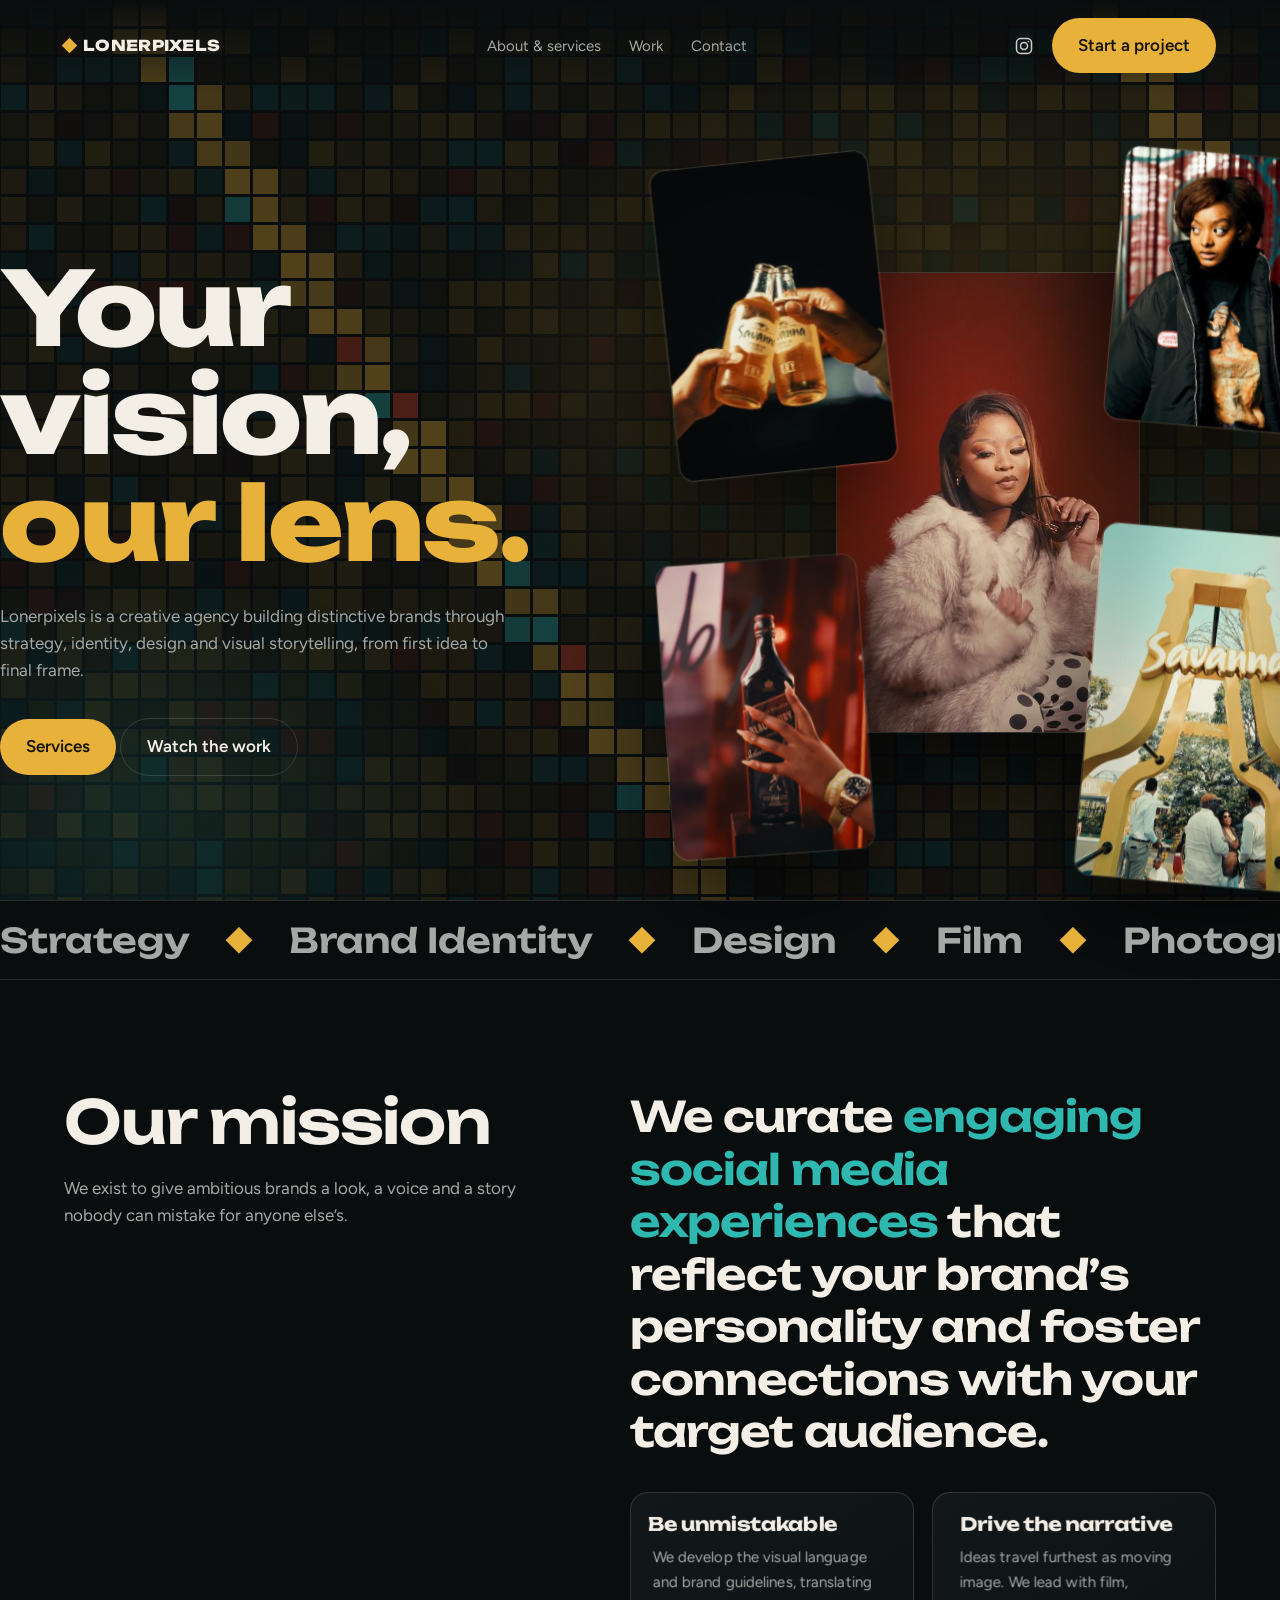
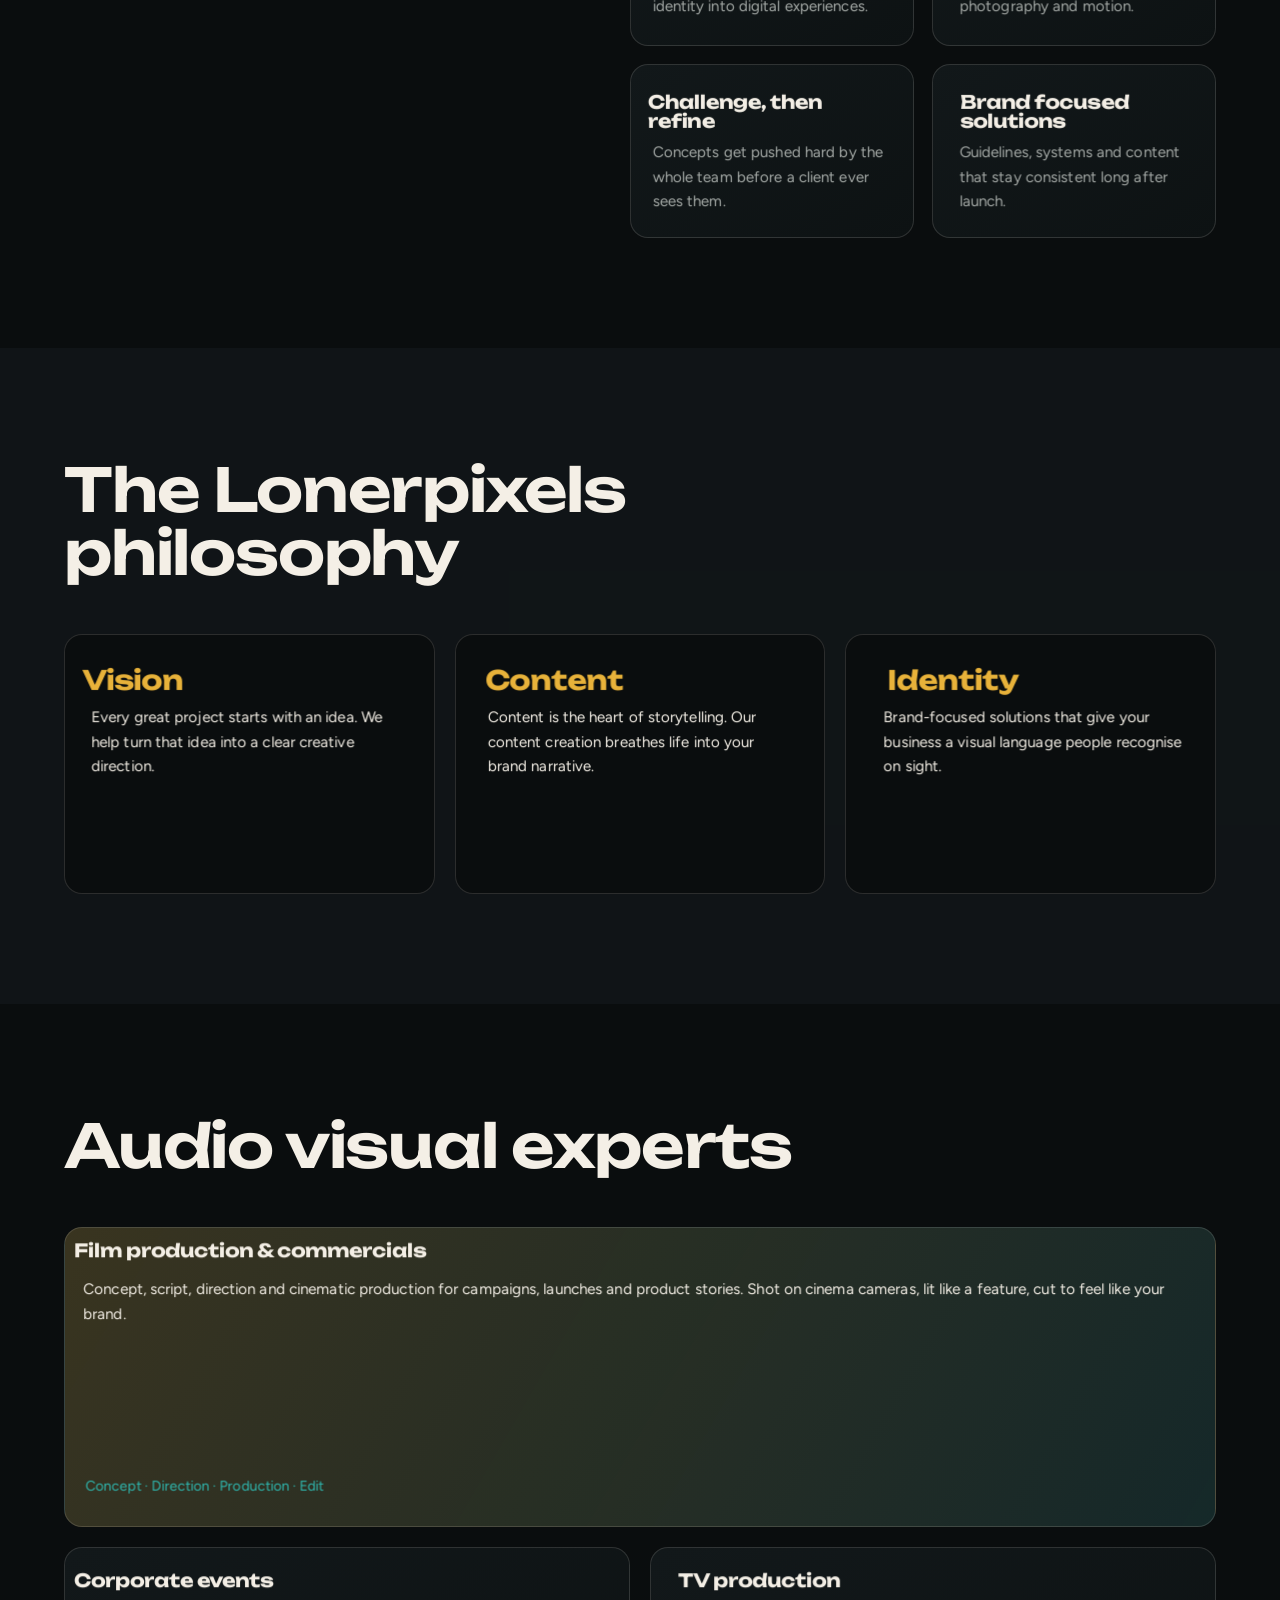
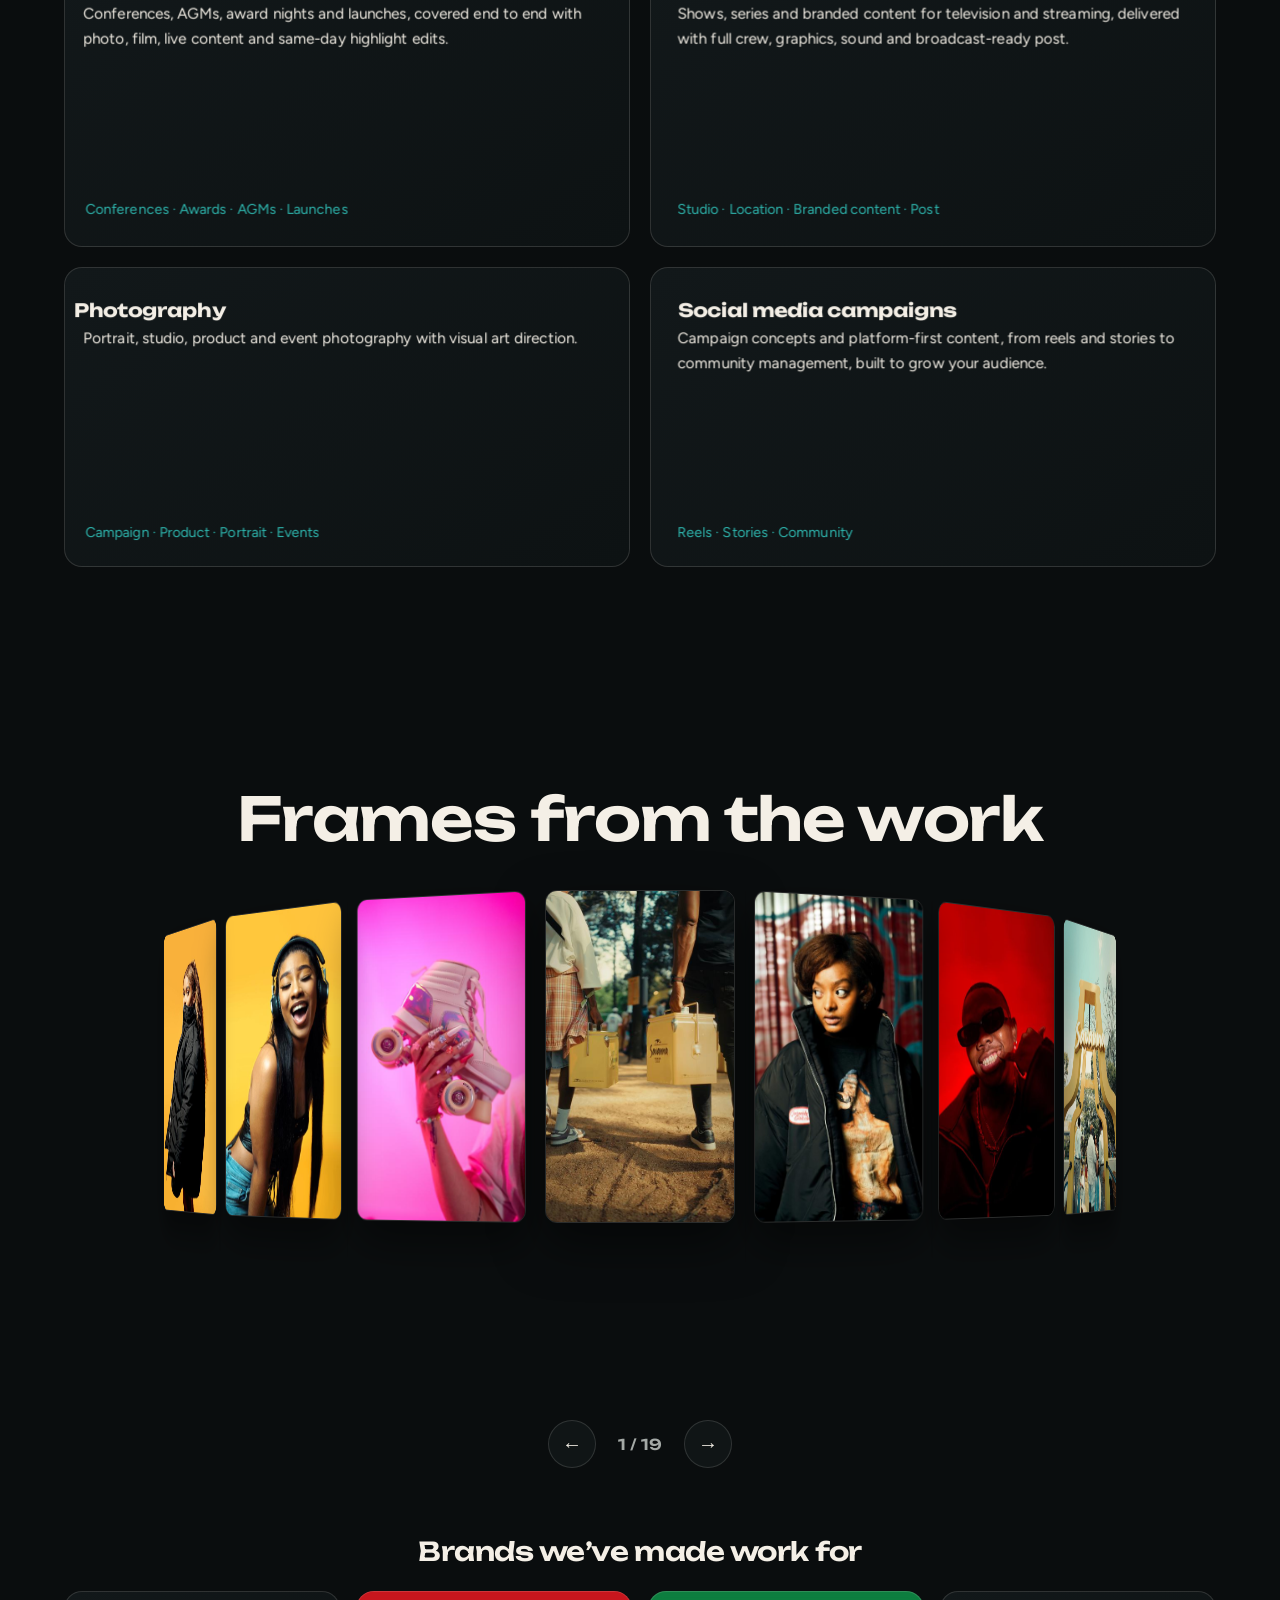
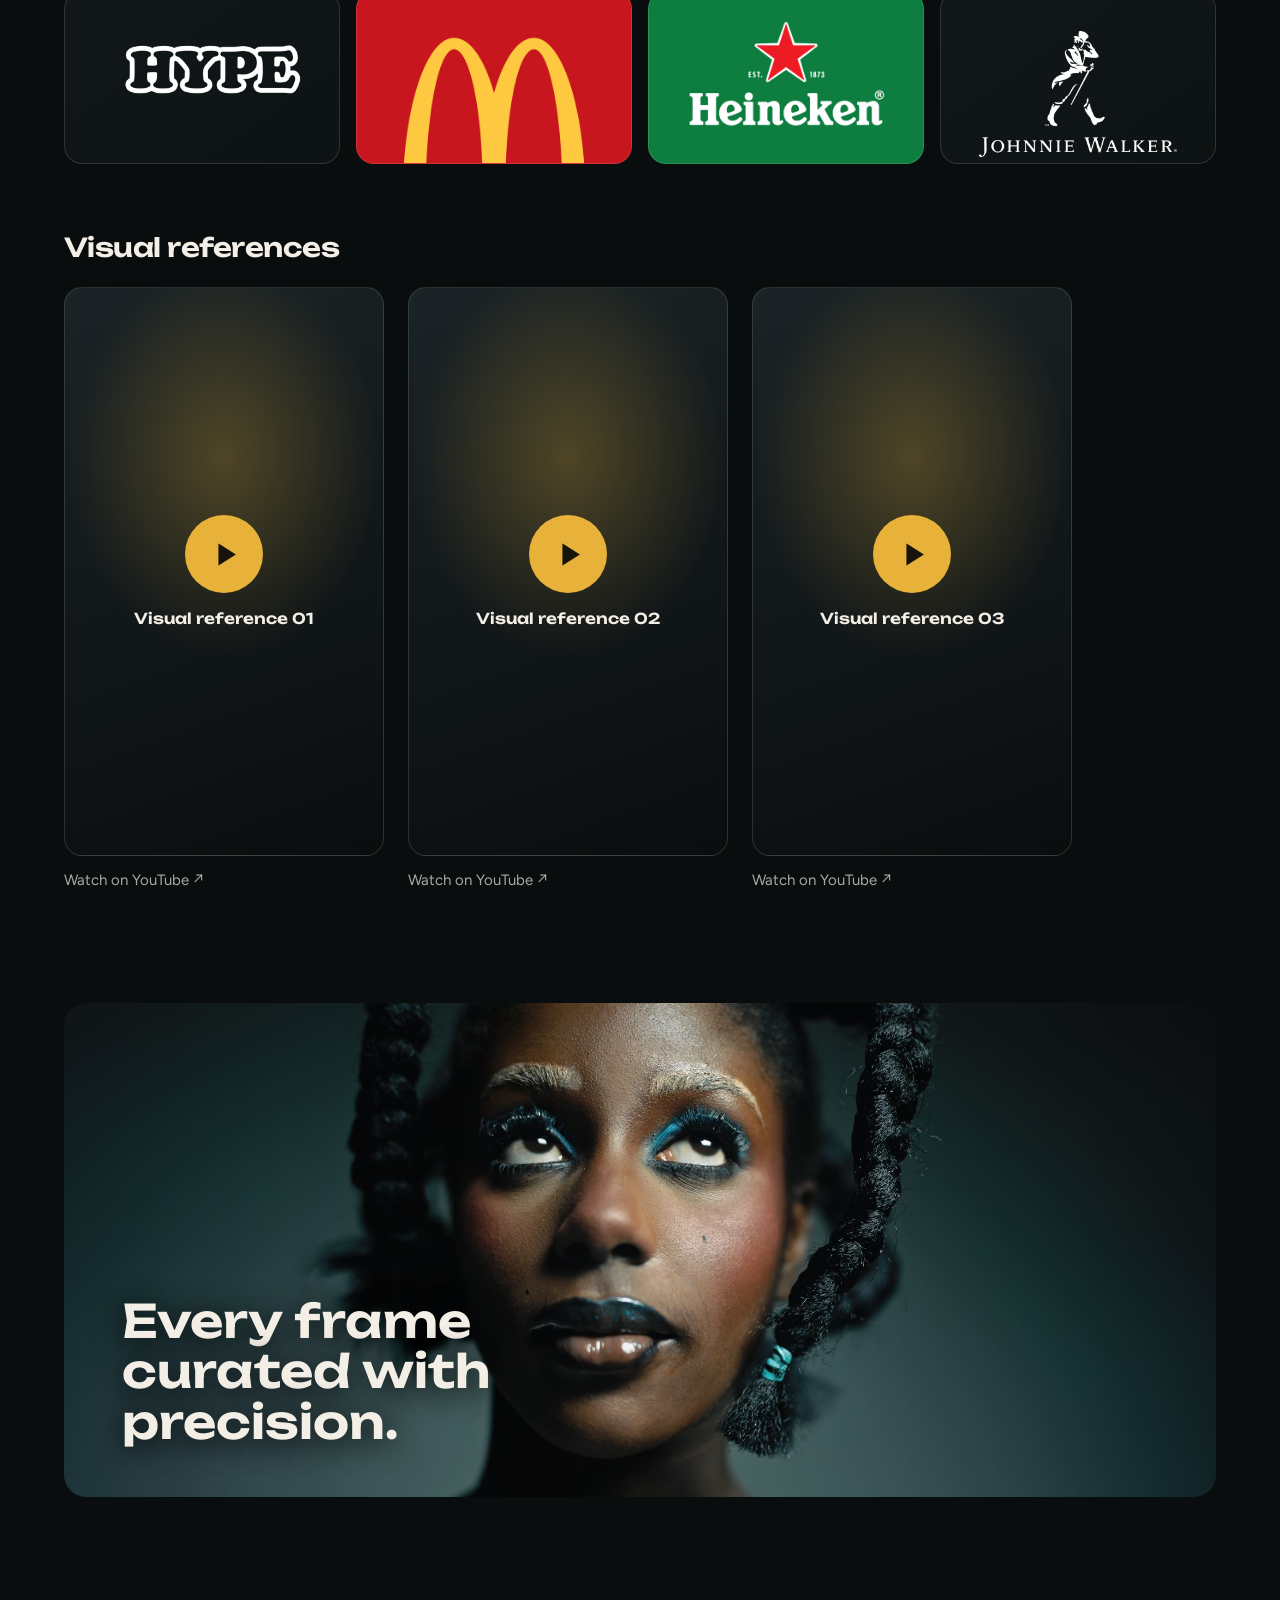
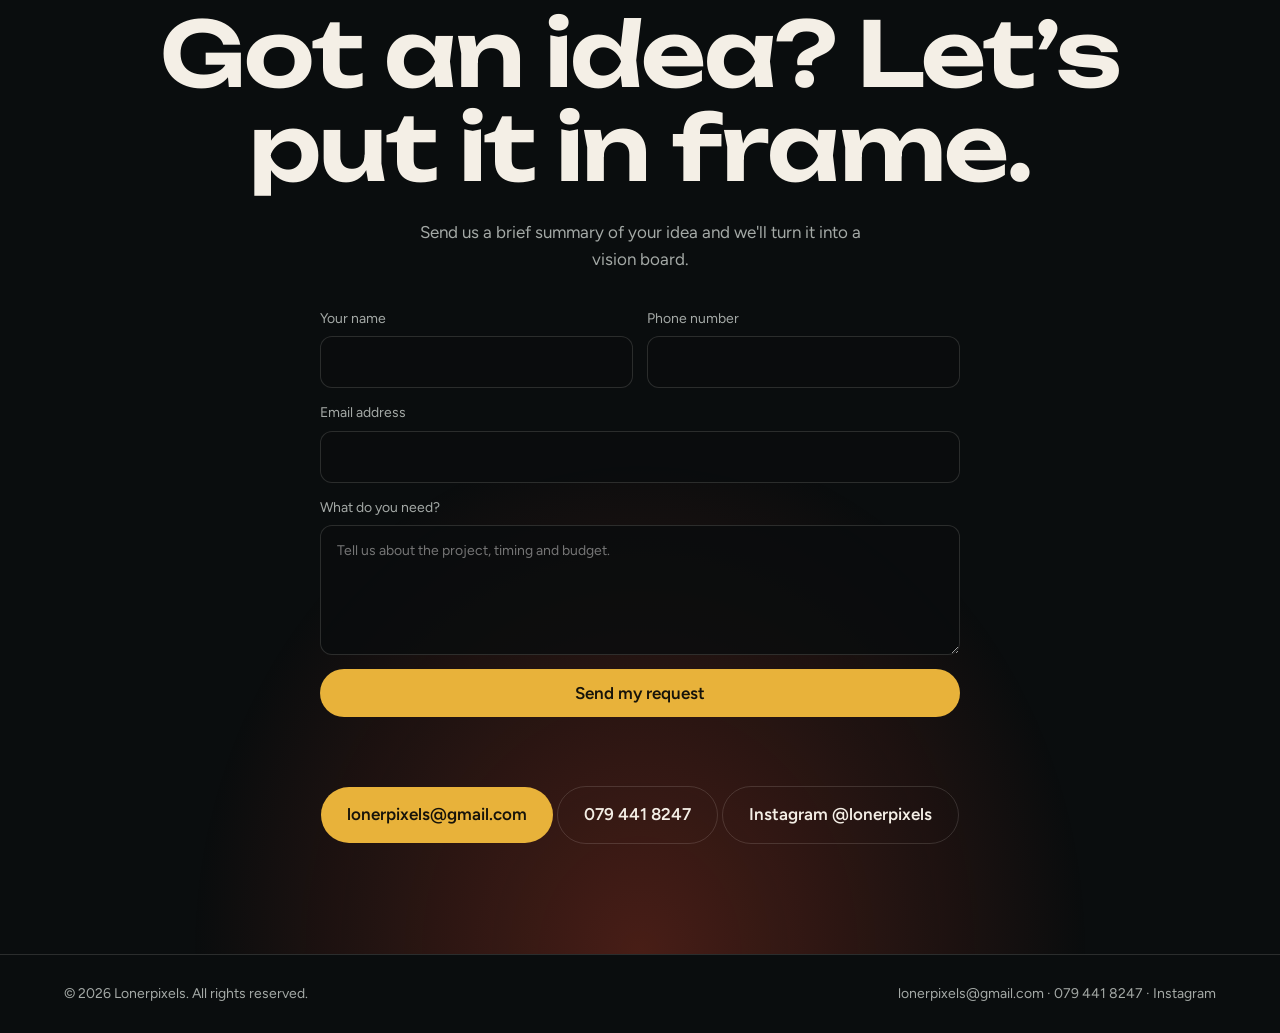
==== index.html @ 8a22e99d "Add files via upload" ====
<!DOCTYPE html>
<html lang="en">
<head>
<meta charset="utf-8">
<meta name="viewport" content="width=device-width, initial-scale=1, viewport-fit=cover">
<meta name="description" content="Lonerpixels is a creative agency building distinctive brands through strategy, identity, design and visual storytelling: film, TV, photography, corporate events and social campaigns.">
<meta name="theme-color" content="#0a0d0e">
<link rel="canonical" href="https://lonerpixels.com/">
<link rel="icon" href="favicon.svg" type="image/svg+xml">
<link rel="apple-touch-icon" href="apple-touch-icon.png">
<meta property="og:type" content="website"><meta property="og:site_name" content="Lonerpixels">
<meta property="og:title" content="Lonerpixels — Your vision, our lens"><meta property="og:description" content="Lonerpixels is a creative agency building distinctive brands through strategy, identity, design and visual storytelling: film, TV, photography, corporate events and social campaigns.">
<meta property="og:url" content="https://lonerpixels.com/"><meta property="og:image" content="https://lonerpixels.com/og-image.jpg">
<meta name="twitter:card" content="summary_large_image">
<script type="application/ld+json">{
 "@context": "https://schema.org",
 "@type": "Organization",
 "name": "Lonerpixels",
 "url": "https://lonerpixels.com/",
 "logo": "https://lonerpixels.com/apple-touch-icon.png",
 "email": "lonerpixels@gmail.com",
 "telephone": "+27794418247",
 "sameAs": [
  "https://www.instagram.com/lonerpixels/"
 ],
 "description": "Lonerpixels is a creative agency building distinctive brands through strategy, identity, design and visual storytelling: film, TV, photography, corporate events and social campaigns."
}</script>
<title>Lonerpixels — Your vision, our lens</title>
<link rel="preconnect" href="https://fonts.googleapis.com">
<link href="https://fonts.googleapis.com/css2?family=Unbounded:wght@400;600;800&family=Figtree:wght@400;500;600&display=swap" rel="stylesheet">
<link rel="stylesheet" href="assets/css/style.css">
<noscript><style>.rv{opacity:1;transform:none}</style></noscript>
</head>
<body>
<a class="skip" href="#about">Skip to content</a>
<canvas id="px" aria-hidden="true"></canvas>
<nav>
 <a class="logo" href="#top"><i></i>LONERPIXELS</a>
 <ul id="menu"><li><a href="#about">About &amp; services</a></li><li><a href="#work">Work</a></li><li><a href="#contact">Contact</a></li></ul>
 <span class="navr"><button class="menu" type="button" aria-label="Menu" aria-expanded="false" aria-controls="menu">☰</button><a class="ig" href="https://www.instagram.com/lonerpixels/" target="_blank" rel="noopener" aria-label="Lonerpixels on Instagram"><svg viewBox="0 0 24 24" width="20" height="20" fill="none" stroke="currentColor" stroke-width="1.8" aria-hidden="true"><rect x="3" y="3" width="18" height="18" rx="5"/><circle cx="12" cy="12" r="4.2"/><circle cx="17.4" cy="6.6" r="1" fill="currentColor" stroke="none"/></svg></a><a class="btn" href="#contact">Start a project</a></span>
</nav>

<header class="hero" id="top">
 <div>
  <h1>Your vision,<span>our lens.</span></h1>
  <p>Lonerpixels is a creative agency building distinctive brands through strategy, identity, design and visual storytelling, from first idea to final frame.</p>
  <a class="btn" href="#services">Services</a> <a class="btn ghost" href="#work">Watch the work</a>
 </div>
 <div class="stage" id="stage">
  <div class="scene" id="scene">
   <div class="pane p1"><img src="assets/img/thumb/fur-coat-red.jpg" width="450" height="800" decoding="async" alt="Woman in a fur coat against a deep red backdrop"></div>
   <div class="pane p2 float"><img src="assets/img/thumb/cheers-bottles.jpg" width="450" height="800" decoding="async" alt="Two bottles clinking in low light"></div>
   <div class="pane p3 float" style="animation-delay:-3s"><img src="assets/img/thumb/festival-arch.jpg" width="450" height="800" decoding="async" alt="Golden festival arch with guests beneath it"></div>
   <div class="pane p4 float" style="animation-delay:-5s"><img src="assets/img/thumb/black-ruby-bottle.jpg" width="450" height="800" decoding="async" alt="Hand resting on a Johnnie Walker Black Ruby bottle in red light"></div>
   <div class="pane p5 float" style="animation-delay:-2s"><img src="assets/img/thumb/puffer-graffiti.jpg" width="533" height="800" decoding="async" alt="Portrait of a woman in a black puffer jacket against a red graffiti wall"></div>
  </div>
 </div>
</header>

<div class="ticker" aria-hidden="true"><div>Strategy <b>◆</b> Brand Identity <b>◆</b> Design <b>◆</b> Film <b>◆</b> Photography <b>◆</b> Social <b>◆</b> Motion Picture <b>◆</b> Strategy <b>◆</b> Brand Identity <b>◆</b> Design <b>◆</b> Film <b>◆</b> Photography <b>◆</b> Social <b>◆</b> Motion Picture <b>◆</b></div></div>

<section class="mission" id="about">
 <div class="rv">
  <h2>Our mission</h2>
  <p style="margin-top:22px">We exist to give ambitious brands a look, a voice and a story nobody can mistake for anyone else’s.</p>
 </div>
 <div class="rv">
  <blockquote>We curate <em>engaging social media experiences</em> that reflect your brand’s personality and foster connections with your target audience.</blockquote>
  <div class="goals">
   <div class="tilt"><h3>Be unmistakable</h3><p>We develop the visual language and brand guidelines, translating identity into digital experiences.</p></div>
   <div class="tilt"><h3>Drive the narrative</h3><p>Ideas travel furthest as moving image. We lead with film, photography and motion.</p></div>
   <div class="tilt"><h3>Challenge, then refine</h3><p>Concepts get pushed hard by the whole team before a client ever sees them.</p></div>
   <div class="tilt"><h3>Brand focused solutions</h3><p>Guidelines, systems and content that stay consistent long after launch.</p></div>
  </div>
 </div>
</section>

<section class="phil" id="philosophy">
 <h2 class="rv">The Lonerpixels philosophy</h2>
 <div class="phil-grid">
  <div class="tilt rv"><h3>Vision</h3><p>Every great project starts with an idea. We help turn that idea into a clear creative direction.</p></div>
  <div class="tilt rv"><h3>Content</h3><p>Content is the heart of storytelling. Our content creation breathes life into your brand narrative.</p></div>
  <div class="tilt rv"><h3>Identity</h3><p>Brand-focused solutions that give your business a visual language people recognise on sight.</p></div>
 </div>
</section>

<section id="services">
 <h2 class="rv">Audio visual experts</h2>
 <div class="svc">
  <div class="tilt wide rv"><h3>Film production &amp; commercials</h3><p>Concept, script, direction and cinematic production for campaigns, launches and product stories. Shot on cinema cameras, lit like a feature, cut to feel like your brand.</p><small>Concept · Direction · Production · Edit</small></div>
  <div class="tilt rv"><h3>Corporate events</h3><p>Conferences, AGMs, award nights and launches, covered end to end with photo, film, live content and same-day highlight edits.</p><small>Conferences · Awards · AGMs · Launches</small></div>
  <div class="tilt rv"><h3>TV production</h3><p>Shows, series and branded content for television and streaming, delivered with full crew, graphics, sound and broadcast-ready post.</p><small>Studio · Location · Branded content · Post</small></div>
  <div class="tilt rv"><h3>Photography</h3><p>Portrait, studio, product and event photography with visual art direction.</p><small>Campaign · Product · Portrait · Events</small></div>
  <div class="tilt rv"><h3>Social media campaigns</h3><p>Campaign concepts and platform-first content, from reels and stories to community management, built to grow your audience.</p><small>Reels · Stories · Community</small></div>
 </div>
</section>

<div class="ringwrap" id="work">
 <h2 class="rv">Frames from the work</h2>
 <div class="ring-stage" id="rstage"><div class="ring" id="ring"></div></div>
 <div class="ringctl"><button id="prev" aria-label="Previous frame">←</button><span id="ct" aria-live="polite"></span><button id="next" aria-label="Next frame">→</button></div>
 <div class="clients"><h3>Brands we’ve made work for</h3>
  <div class="logos">
   <div class="tilt"><img src="assets/img/logos/logo-hype.png" width="640" height="228" loading="lazy" decoding="async" alt="HYPE Sessions logo"></div>
   <div class="tilt fill" style="background:#c7161d"><img src="assets/img/logos/logo-mcdonalds.png" width="640" height="587" loading="lazy" decoding="async" alt="McDonald’s logo"></div>
   <div class="tilt fill" style="background:#0d7e3f"><img src="assets/img/logos/logo-heineken.png" width="640" height="378" loading="lazy" decoding="async" alt="Heineken logo"></div>
   <div class="tilt"><img src="assets/img/logos/logo-johnnie-walker.png" width="640" height="410" loading="lazy" decoding="async" alt="Johnnie Walker logo"></div>
  </div></div>
 <div class="reels"><h3>Visual references</h3><div class="reelgrid"><div class="reelbox"><div class="reel" data-id="_Dw_w_16WLg"><button class="play" aria-label="Play visual reference 1"><span class="ico">▶</span>Visual reference 01</button></div><a href="https://youtube.com/shorts/_Dw_w_16WLg" target="_blank" rel="noopener">Watch on YouTube ↗</a></div><div class="reelbox"><div class="reel" data-id="5C9yqVLjLNE"><button class="play" aria-label="Play visual reference 2"><span class="ico">▶</span>Visual reference 02</button></div><a href="https://youtube.com/shorts/5C9yqVLjLNE" target="_blank" rel="noopener">Watch on YouTube ↗</a></div><div class="reelbox"><div class="reel" data-id="0dauyAsB5tk"><button class="play" aria-label="Play visual reference 3"><span class="ico">▶</span>Visual reference 03</button></div><a href="https://youtube.com/shorts/0dauyAsB5tk" target="_blank" rel="noopener">Watch on YouTube ↗</a></div></div></div>
</div>

<figure class="wideshot rv"><img src="assets/img/full/portrait-teal.jpg" width="2000" height="938" loading="lazy" decoding="async" alt="Cinematic close portrait with teal lighting"><figcaption>Every frame curated with precision.</figcaption></figure>


<section class="cta" id="contact">
 <h2 class="rv">Got an idea? Let’s put it in frame.</h2>
 <p class="rv">Send us a brief summary of your idea and we'll turn it into a vision board.</p>
 <form class="lead rv" id="lead">
  <input class="hp" name="company" tabindex="-1" autocomplete="off" aria-hidden="true">
  <label>Your name<input name="name" required autocomplete="name"></label>
  <label>Phone number<input name="phone" type="tel" required autocomplete="tel"></label>
  <label class="full">Email address<input name="email" type="email" required autocomplete="email"></label>
  <label class="full">What do you need?<textarea name="request" required placeholder="Tell us about the project, timing and budget."></textarea></label>
  <button class="btn full" type="submit">Send my request</button>
  <p id="leadmsg" role="status"></p>
 </form>
 <a class="btn" href="mailto:lonerpixels@gmail.com">lonerpixels@gmail.com</a> <a class="btn ghost" href="tel:+27794418247">079 441 8247</a> <a class="btn ghost" href="https://www.instagram.com/lonerpixels/" target="_blank" rel="noopener">Instagram @lonerpixels</a>
</section>
<footer><span>© 2026 Lonerpixels. All rights reserved.</span><span><a href="mailto:lonerpixels@gmail.com">lonerpixels@gmail.com</a> · <a href="tel:+27794418247">079 441 8247</a> · <a href="https://www.instagram.com/lonerpixels/" target="_blank" rel="noopener">Instagram</a></span></footer>

<div class="lb" id="lb" hidden role="dialog" aria-modal="true" aria-label="Enlarged frame"><button class="lbx" aria-label="Close">✕</button><button class="lbp" aria-label="Previous">←</button><img id="lbi" alt="Enlarged project frame" src="[data-uri]"><button class="lbn" aria-label="Next">→</button></div>
<script src="assets/js/main.js" defer></script>
</body>
</html>
---- assets/css/style.css ----
:root{--bg:#0a0d0e;--bg2:#12181a;--ink:#f4efe6;--mute:#a4a9a6;--gold:#e8b23a;--teal:#2fb8b0;--ember:#d8452b;--line:rgba(244,239,230,.14);
--d:'Unbounded','Arial Black',sans-serif;--b:'Figtree','Helvetica Neue',Arial,sans-serif;color-scheme:dark;
box-sizing:border-box;padding-top:env(safe-area-inset-top,0px);padding-bottom:env(safe-area-inset-bottom,0px)}
@media (prefers-color-scheme:dark){:root:not([data-theme="light"]){--bg:#0a0d0e;--ink:#f4efe6}}
:root[data-theme="dark"]{--bg:#0a0d0e;--ink:#f4efe6}
html{scroll-behavior:smooth;scroll-padding-top:env(safe-area-inset-top,0px)}
*{box-sizing:border-box}
body{margin:0;background:var(--bg);color:var(--ink);font:400 17px/1.6 var(--b);overflow-x:hidden}
img{max-width:100%;display:block}
#px{position:fixed;inset:0;width:100%;height:100%;z-index:0;pointer-events:none}
nav,header,section,.ticker,.ringwrap,.wideshot,footer{position:relative;z-index:1}
nav{position:fixed}
a{color:inherit;text-decoration:none}
:focus-visible{outline:2px solid var(--gold);outline-offset:3px}
nav{position:fixed;top:0;left:0;right:0;z-index:20;display:flex;justify-content:space-between;align-items:center;padding:calc(18px + env(safe-area-inset-top,0px)) 5vw 18px;background:linear-gradient(var(--bg),transparent)}
.logo{font:800 15px var(--d);letter-spacing:.02em}.logo i{display:inline-block;width:11px;height:11px;background:var(--gold);margin-right:8px;transform:rotate(45deg)}
nav ul{display:flex;gap:28px;list-style:none;margin:0;padding:0;font-size:15px;color:var(--mute)}
nav ul a:hover{color:var(--ink)}
.btn{display:inline-block;padding:14px 26px;border-radius:40px;background:var(--gold);color:#16130a;font-weight:600;transition:transform .2s}
.btn:hover{transform:translateY(-3px) rotateX(12deg)}
.btn.ghost{background:none;color:var(--ink);border:1px solid var(--line)}
section{padding:110px 5vw;position:relative}
h1,h2,h3{font-family:var(--d);margin:0;line-height:1.05;letter-spacing:-.02em}
h2{font-size:clamp(30px,5vw,60px);font-weight:600;max-width:16ch}
.navr{display:flex;align-items:center;gap:18px}.ig{display:inline-flex;color:var(--ink);opacity:.85}.ig:hover{color:var(--gold);opacity:1}
/* hero */
.hero{min-height:100vh;display:grid;grid-template-columns:1.05fr .95fr;gap:4vw;align-items:center;padding-top:130px;background:radial-gradient(60% 50% at 75% 40%,rgba(232,178,58,.16),transparent 70%),radial-gradient(40% 40% at 10% 90%,rgba(47,184,176,.12),transparent 70%)}
.hero h1{font-size:clamp(44px,8vw,112px);font-weight:800}
.hero h1 span{display:block;color:var(--gold)}
.hero p{max-width:46ch;color:var(--mute);margin:26px 0 34px}
.stage{perspective:1100px;height:min(78vh,640px);position:relative}
.scene{position:absolute;inset:0;transform-style:preserve-3d;transition:transform .15s ease-out}
.pane{position:absolute;border-radius:14px;overflow:hidden;box-shadow:0 40px 80px rgba(0,0,0,.6);border:1px solid var(--line)}
.pane img{width:100%;height:100%;object-fit:cover}
.p1{width:52%;height:72%;left:24%;top:12%;transform:translateZ(0)}
.p2{width:34%;height:44%;left:0;top:0;transform:translateZ(110px) rotate(-6deg)}
.p3{width:36%;height:46%;right:0;bottom:2%;transform:translateZ(190px) rotate(5deg)}
.p4{width:30%;height:40%;left:2%;bottom:4%;transform:translateZ(150px) rotate(-4deg)}
.p5{width:30%;height:38%;right:1%;top:0;transform:translateZ(130px) rotate(5deg)}
.pane.float{animation:bob 7s ease-in-out infinite}
@keyframes bob{50%{translate:0 -14px}}
.ticker{overflow:hidden;border-block:1px solid var(--line);padding:18px 0;white-space:nowrap;font:600 clamp(20px,3vw,34px) var(--d);color:var(--mute)}
.ticker div{display:inline-block;animation:slide 30s linear infinite}
.ticker b{color:var(--gold);margin:0 26px;font-weight:400}
@keyframes slide{to{transform:translateX(-50%)}}
/* mission */
.mission{display:grid;grid-template-columns:1fr 1.2fr;gap:6vw;align-items:start}
.mission blockquote{margin:0;font:600 clamp(24px,3.3vw,42px)/1.25 var(--d);letter-spacing:-.02em}
.mission blockquote em{font-style:normal;color:var(--teal)}
.mission p{color:var(--mute);max-width:52ch}
.goals{display:grid;grid-template-columns:repeat(2,1fr);gap:18px;margin-top:34px;perspective:900px}
.tilt{background:linear-gradient(145deg,var(--bg2),#0d1213);border:1px solid var(--line);border-radius:18px;padding:26px;transform-style:preserve-3d;transition:transform .15s ease-out,border-color .2s}
.tilt:hover{border-color:var(--gold)}
.tilt h3{font-size:18px;margin-bottom:10px;transform:translateZ(30px)}
.tilt p{margin:0;font-size:15px;transform:translateZ(14px)}
/* philosophy */
.phil{background:rgba(18,24,26,.78)}
.phil-grid{display:grid;grid-template-columns:repeat(3,1fr);gap:20px;margin-top:50px;perspective:1000px}
.phil-grid .tilt{padding:34px;min-height:260px;background:var(--bg)}
.phil-grid h3{font-size:26px;color:var(--gold)}
/* services */
.svc{display:grid;grid-template-columns:repeat(2,1fr);gap:20px;margin-top:50px;perspective:1000px}
.svc .tilt{display:flex;flex-direction:column;min-height:300px}
.svc .tilt small{margin-top:auto;padding-top:20px;color:var(--teal);font-size:14px;transform:translateZ(10px)}
.svc .wide{grid-column:span 2;background:linear-gradient(120deg,rgba(232,178,58,.18),rgba(47,184,176,.1)),var(--bg2)}
/* ring */
.ringwrap{padding:110px 0;overflow:hidden;text-align:center}
.ringwrap h2{margin:0 auto 20px;max-width:20ch}
.ring-stage{perspective:1700px;height:520px;margin-top:20px}
.ring{position:relative;margin:40px auto 0;transform-style:preserve-3d;transform:translateZ(calc(var(--R,600px)*-1));transition:transform 1s cubic-bezier(.65,0,.25,1)}
.ringctl{display:flex;justify-content:center;align-items:center;gap:22px;margin-top:10px;font:600 15px var(--d);color:var(--mute)}.ringctl button{width:48px;height:48px;border-radius:50%;border:1px solid var(--line);background:rgba(18,24,26,.8);color:var(--ink);font-size:20px;cursor:pointer;transition:border-color .2s,transform .2s}.ringctl button:hover{border-color:var(--gold);transform:scale(1.08)}
.ring figure{cursor:pointer;position:absolute;inset:0;margin:0;border-radius:12px;overflow:hidden;border:1px solid var(--line);backface-visibility:hidden;box-shadow:0 20px 50px rgba(0,0,0,.5)}
.ring figure img{width:100%;height:100%;object-fit:cover}
.wideshot{margin:0 5vw;border-radius:22px;overflow:hidden;position:relative;aspect-ratio:21/9}
.wideshot img{width:100%;height:100%;object-fit:cover}
.wideshot figcaption{position:absolute;left:5%;bottom:10%;font:600 clamp(20px,3.6vw,46px)/1.1 var(--d);max-width:14ch;text-shadow:0 4px 30px #000}
.clients{margin:70px 5vw 0}
.clients h3{font-size:clamp(18px,2.4vw,26px);font-weight:600;margin-bottom:26px}
.logos{display:grid;grid-template-columns:repeat(4,1fr);gap:16px;perspective:900px}
.logos .tilt{display:grid;place-items:center;aspect-ratio:16/10;padding:0;overflow:hidden;min-width:0}
.logos img{display:block;width:100%;height:100%;box-sizing:border-box;padding:14%;object-fit:contain}
.logos .tilt.fill img{padding:0}
@media (max-width:900px){.logos{grid-template-columns:1fr 1fr}}
.reels{margin:70px 5vw 0;text-align:left}
.reels h3{font-size:clamp(18px,2.4vw,26px);font-weight:600;margin-bottom:26px}
.reelgrid{display:flex;flex-wrap:wrap;gap:24px}
.reelbox{width:min(320px,100%)}
.reel{position:relative;aspect-ratio:9/16;border-radius:18px;overflow:hidden;border:1px solid var(--line);background:radial-gradient(70% 50% at 50% 30%,rgba(232,178,58,.28),transparent 70%),linear-gradient(160deg,#1a2326,#0a0d0e)}
.reel button.play{position:absolute;inset:0;width:100%;border:0;background:none;color:var(--ink);cursor:pointer;display:flex;flex-direction:column;align-items:center;justify-content:center;gap:16px;font:600 15px var(--d)}
.reel .ico{width:78px;height:78px;border-radius:50%;background:var(--gold);color:#16130a;display:grid;place-items:center;font-size:28px;padding-left:5px;transition:transform .2s}
.reel button.play:hover .ico{transform:scale(1.12)}
.reel iframe{position:absolute;inset:0;width:100%;height:100%;border:0}
.reelbox a{display:inline-block;margin-top:12px;color:var(--mute);font-size:15px}.reelbox a:hover{color:var(--gold)}
.lb{position:fixed;inset:0;z-index:60;background:rgba(5,7,8,.94);display:flex;align-items:center;justify-content:center;padding:calc(20px + env(safe-area-inset-top,0px)) 20px calc(20px + env(safe-area-inset-bottom,0px))}
.lb[hidden]{display:none}
.lb img{max-width:min(92vw,1400px);max-height:84vh;width:auto;height:auto;object-fit:contain;border-radius:12px;box-shadow:0 30px 90px rgba(0,0,0,.7)}
.lb button{position:absolute;width:48px;height:48px;border-radius:50%;border:1px solid var(--line);background:rgba(18,24,26,.9);color:var(--ink);font-size:22px;cursor:pointer}
.lb button:hover{border-color:var(--gold)}
.lb .lbx{top:calc(16px + env(safe-area-inset-top,0px));right:16px}.lb .lbp{left:16px;top:50%}.lb .lbn{right:16px;top:50%}
/* contact */
.cta{text-align:center;background:radial-gradient(50% 70% at 50% 100%,rgba(216,69,43,.3),transparent 70%)}
.cta h2{margin:0 auto 24px;max-width:14ch;font-size:clamp(36px,7vw,90px)}
.lead{max-width:640px;margin:0 auto 34px;text-align:left;display:grid;gap:14px;grid-template-columns:1fr 1fr}
.lead label{display:grid;gap:6px;font-size:14px;color:var(--mute)}
.lead .full{grid-column:1/-1}
.lead input,.lead textarea{font:inherit;color:var(--ink);background:rgba(10,13,14,.8);border:1px solid var(--line);border-radius:12px;padding:14px 16px;width:100%}
.lead input:focus,.lead textarea:focus{outline:2px solid var(--gold);border-color:var(--gold)}
.lead textarea{min-height:130px;resize:vertical}
.lead button{border:0;cursor:pointer;font:600 17px var(--b)}
#leadmsg{grid-column:1/-1;margin:0;font-size:15px;color:var(--teal);min-height:1.4em}
@media (max-width:600px){.lead{grid-template-columns:1fr}}
.cta p{color:var(--mute);margin:0 auto 34px;max-width:44ch}
footer{display:flex;justify-content:space-between;flex-wrap:wrap;gap:12px;padding:28px 5vw;border-top:1px solid var(--line);color:var(--mute);font-size:14px}
.rv{opacity:0;transform:translateY(26px);transition:opacity .8s,transform .8s}.rv.on{opacity:1;transform:none}
@media (max-width:900px){
 nav ul{display:none}
 .hero,.mission{grid-template-columns:1fr}
 .stage{height:460px}
 .phil-grid,.svc{grid-template-columns:1fr}.svc .wide{grid-column:auto}
 .goals{grid-template-columns:1fr}
 .ring-stage{height:400px}
}
@media (prefers-reduced-motion:reduce){*{animation:none!important;transition:none!important}.rv{opacity:1;transform:none}}

.skip{position:absolute;left:-9999px;top:0;z-index:100;background:var(--gold);color:#16130a;padding:10px 16px;border-radius:0 0 10px 0;font-weight:600}.skip:focus{left:0}
.hp{position:absolute;left:-9999px;width:1px;height:1px;opacity:0}
.menu{display:none;width:44px;height:44px;border-radius:50%;border:1px solid var(--line);background:rgba(18,24,26,.8);color:var(--ink);font-size:20px;cursor:pointer}
@media (max-width:900px){.menu{display:inline-flex;align-items:center;justify-content:center}
 nav ul.open{display:flex;position:absolute;top:100%;left:0;right:0;flex-direction:column;gap:0;background:rgba(10,13,14,.97);padding:6px 5vw 16px;border-bottom:1px solid var(--line)}
 nav ul.open a{display:block;padding:14px 0;font-size:17px;color:var(--ink)}}
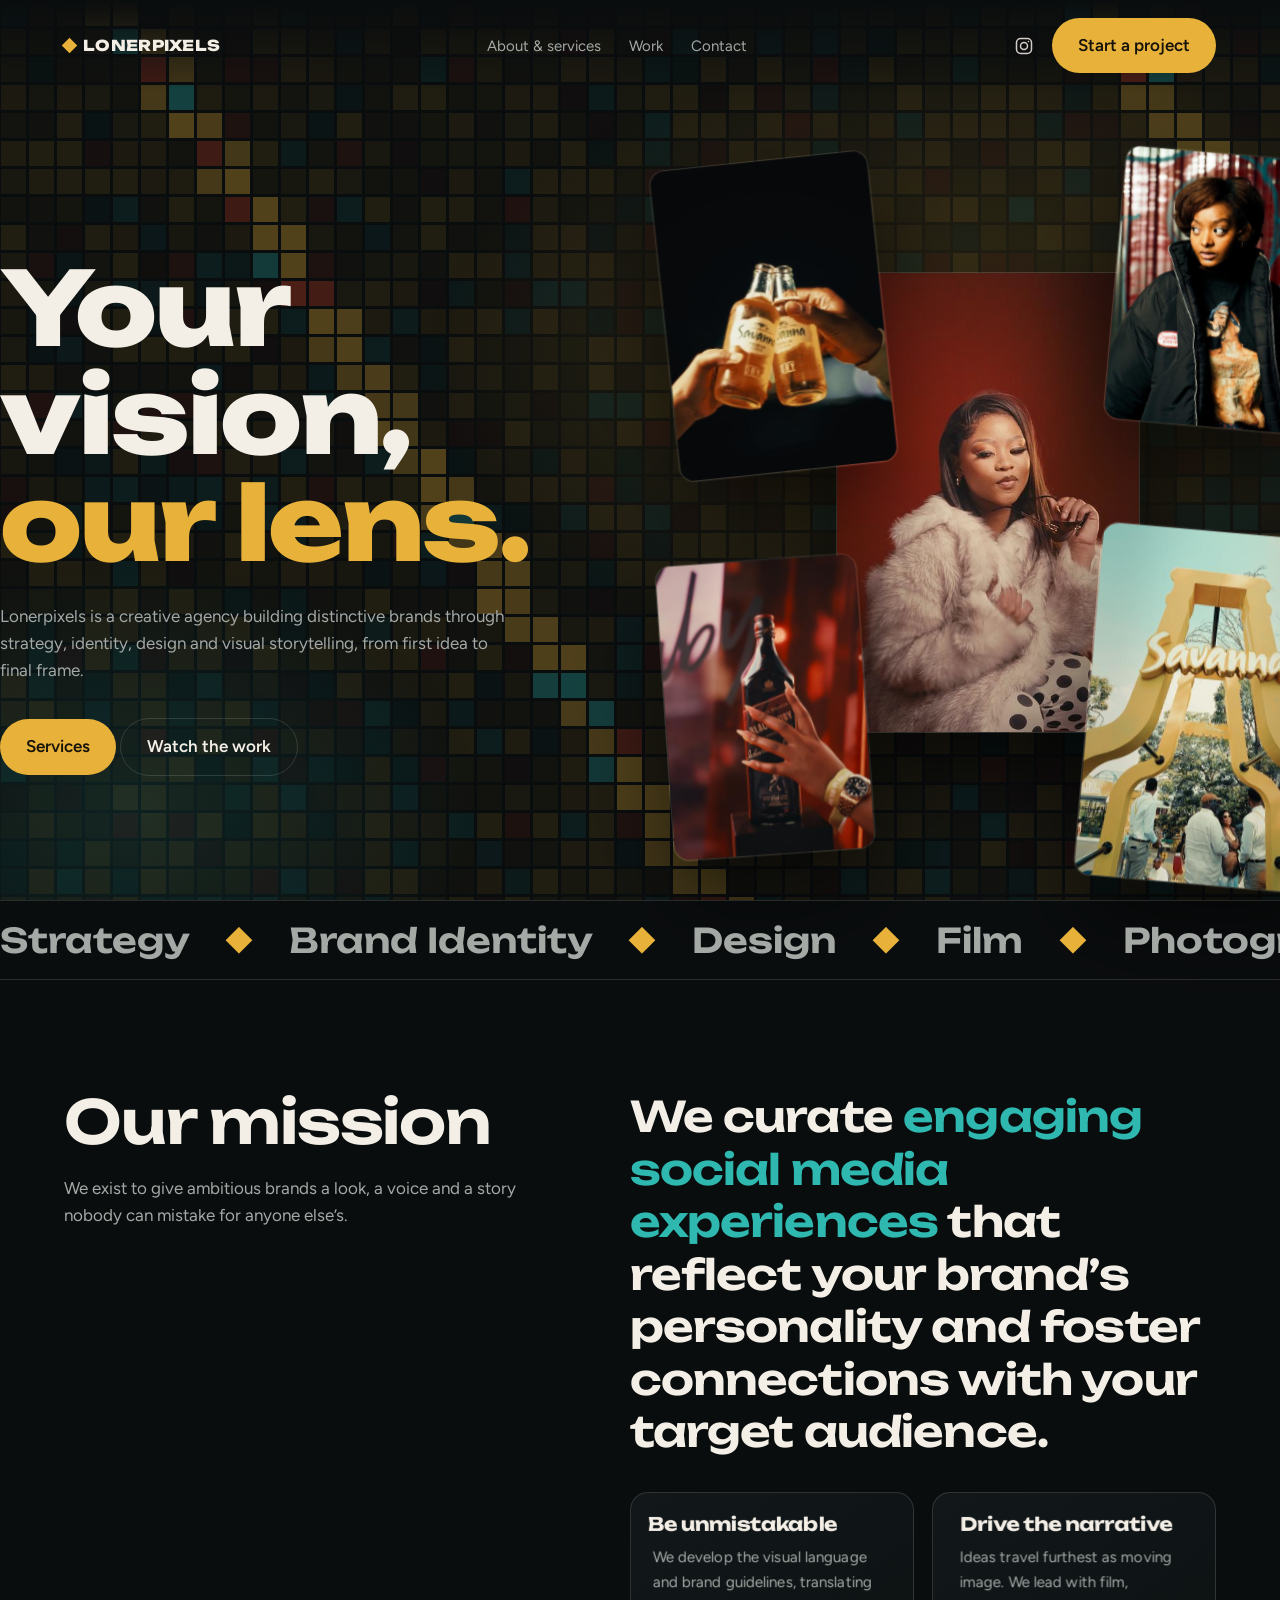
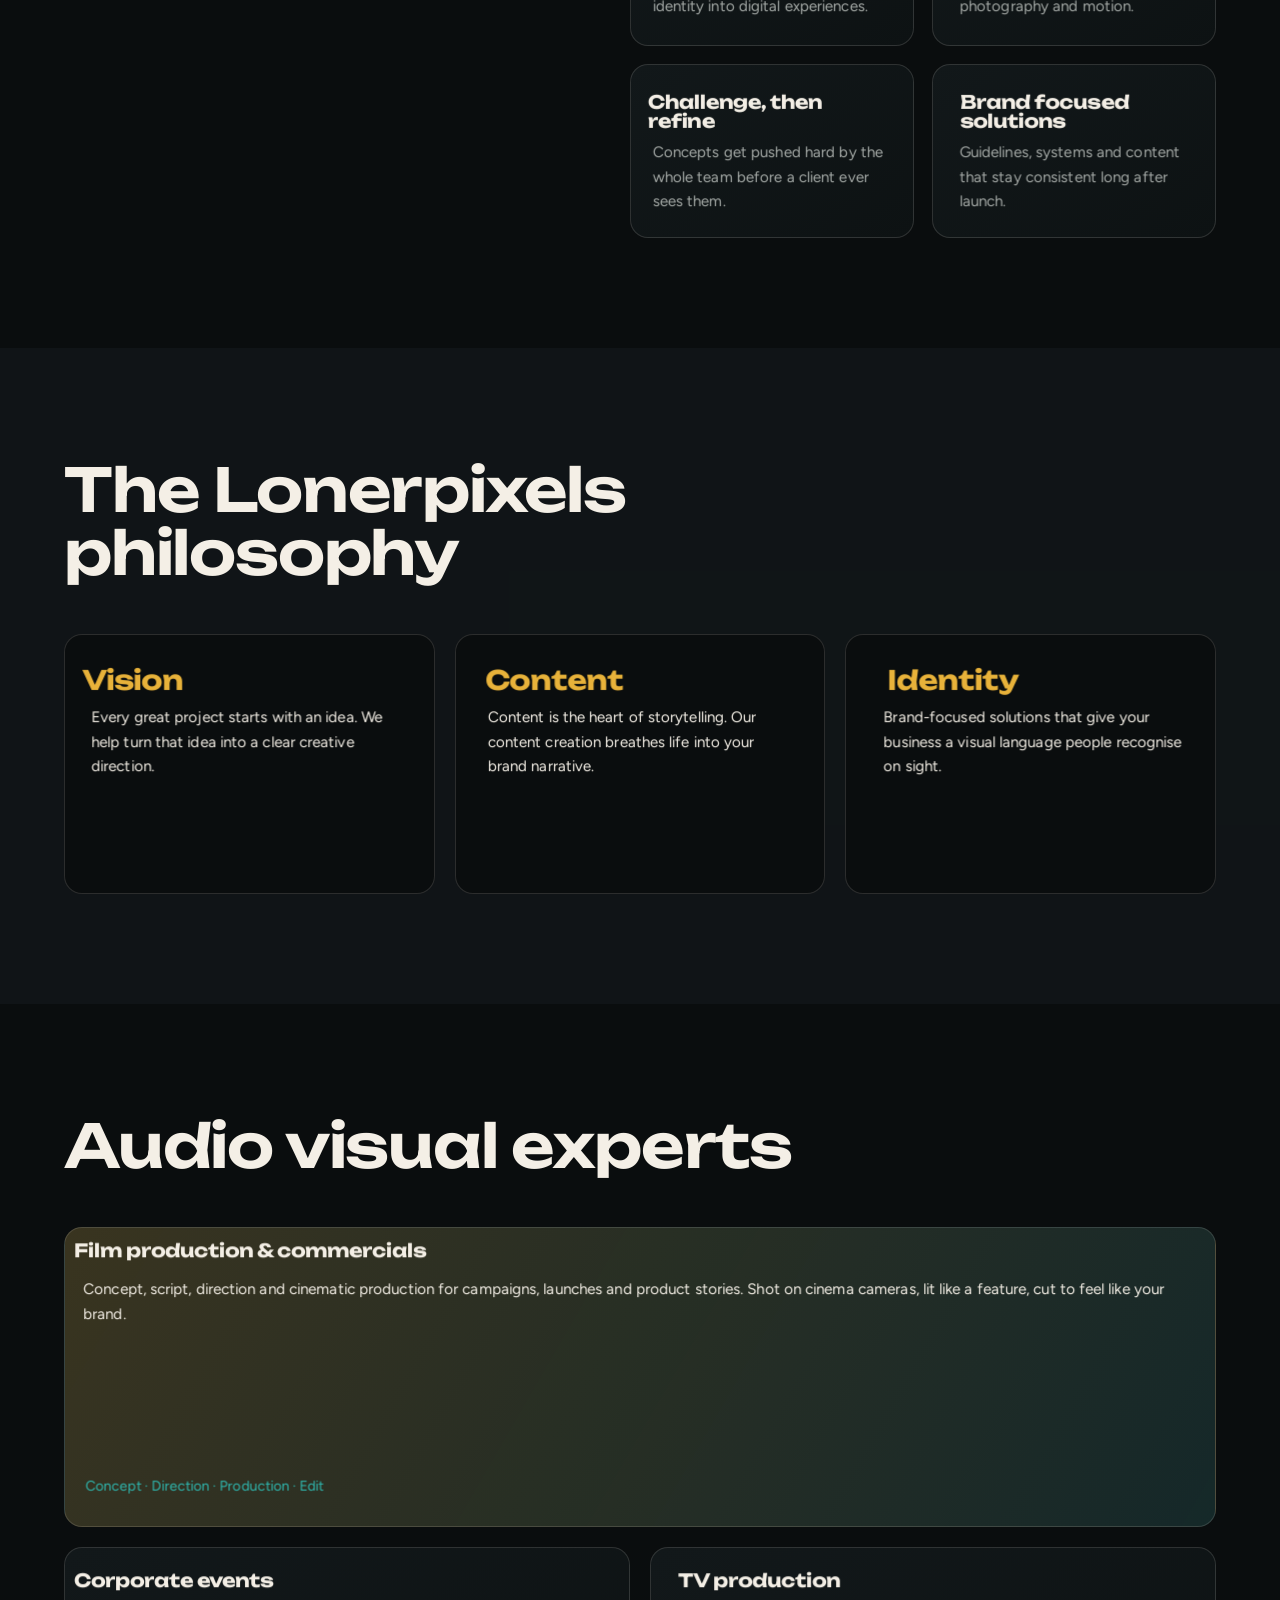
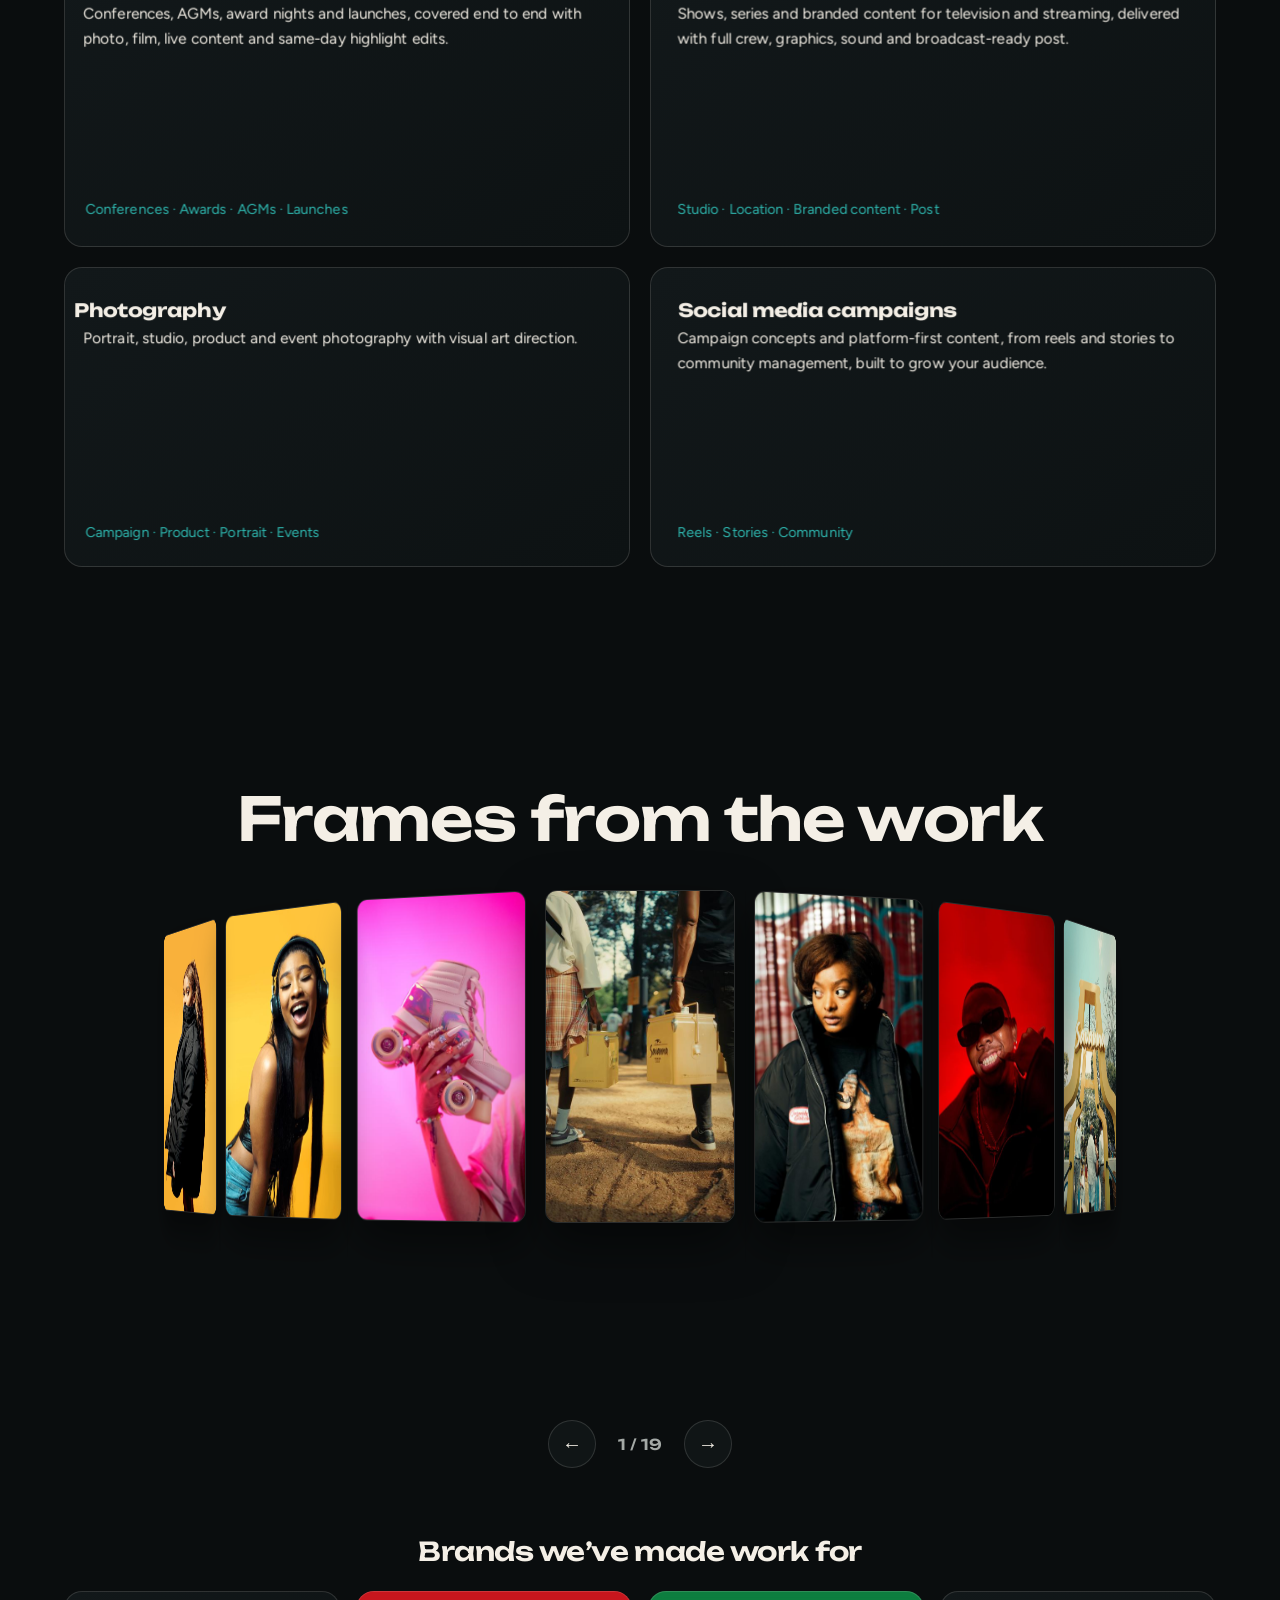
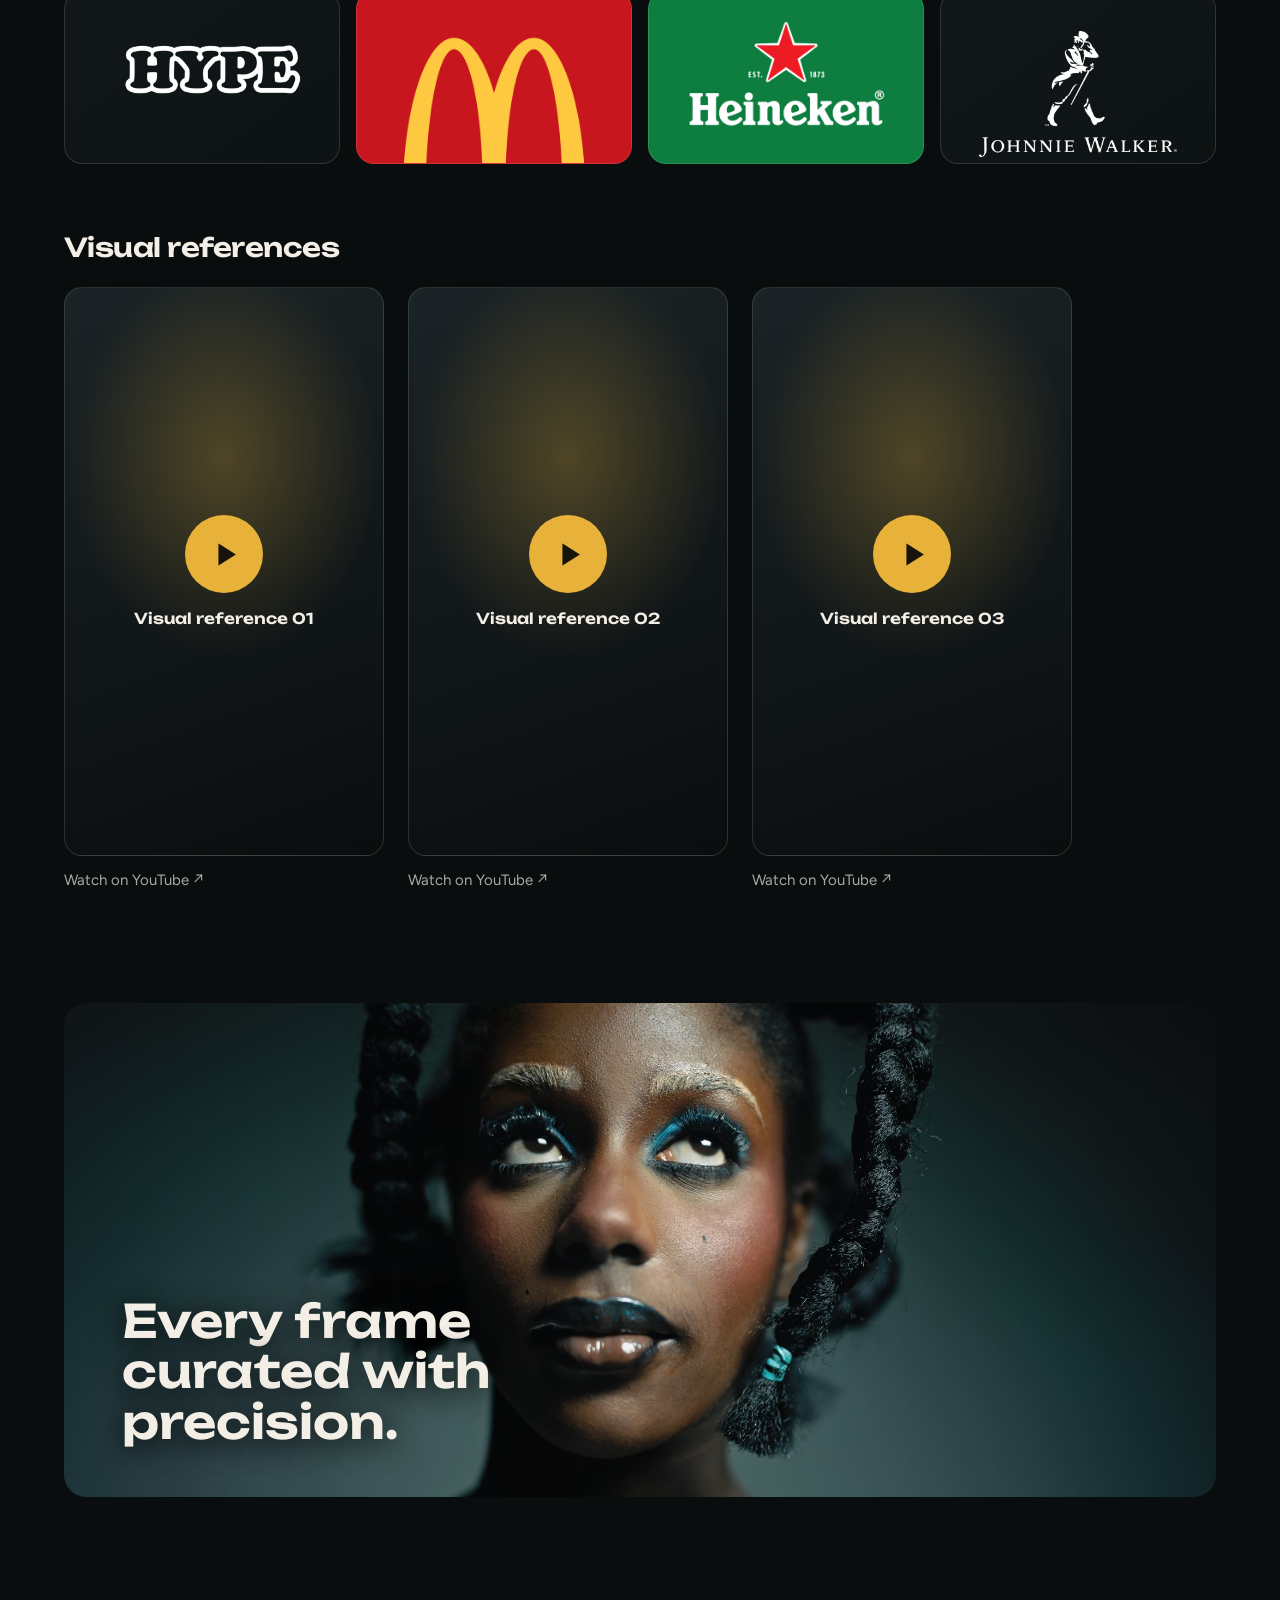
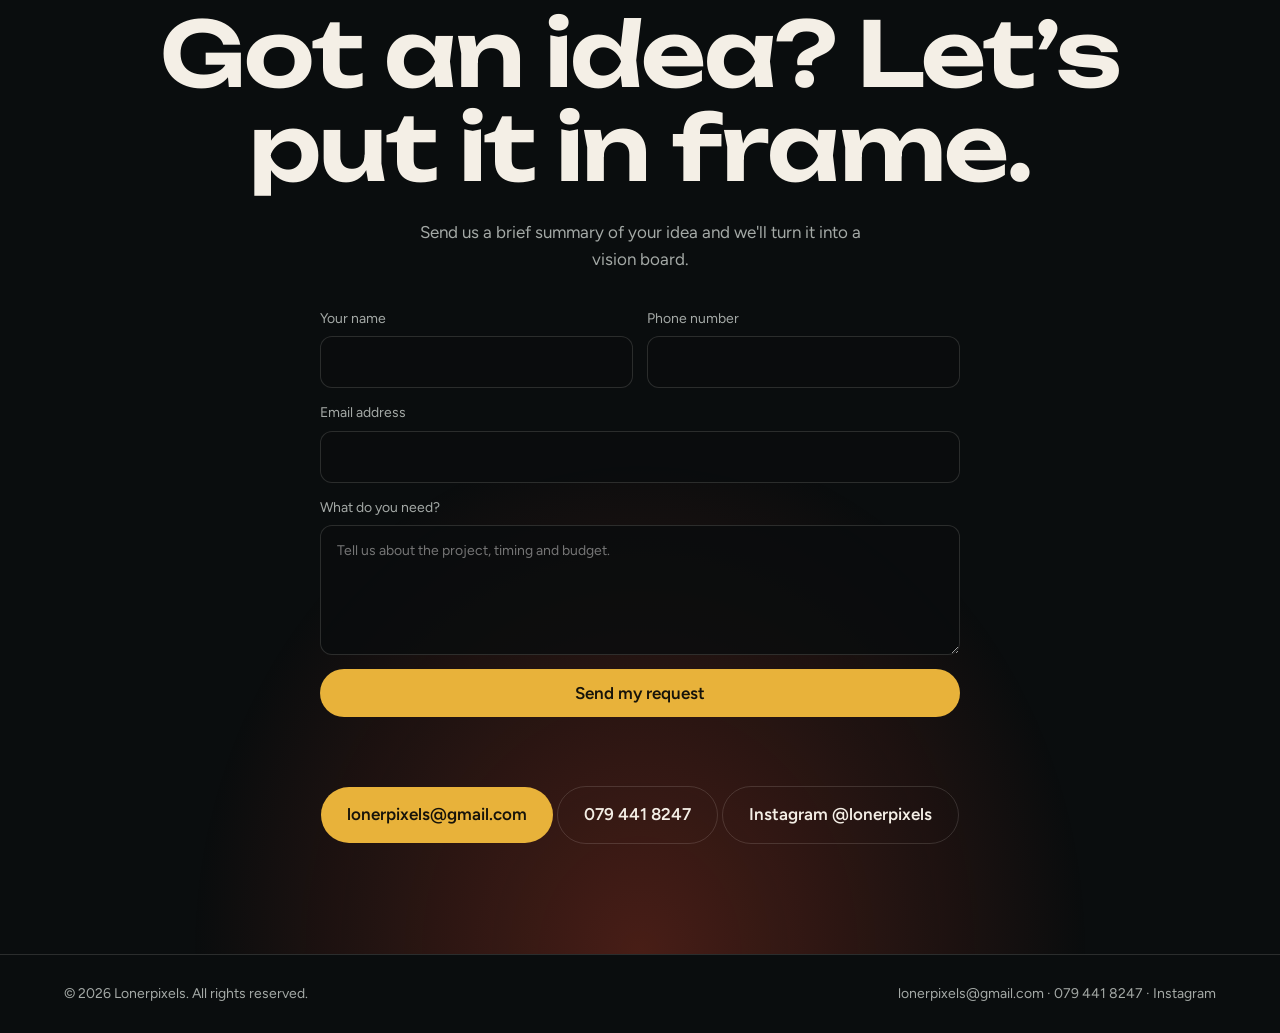
==== commit 63133df9: "Update index.html" ====
--- a/index.html
+++ b/index.html
@@ -1,6 +1,7 @@
 <!DOCTYPE html>
 <html lang="en">
 <head>
+ <meta name="google-site-verification" content="jb2gIapBLFSwO-1Y1knAEtdIr6gKD1rfV1Vct3KLgb8" />
 <meta charset="utf-8">
 <meta name="viewport" content="width=device-width, initial-scale=1, viewport-fit=cover">
 <meta name="description" content="Lonerpixels is a creative agency building distinctive brands through strategy, identity, design and visual storytelling: film, TV, photography, corporate events and social campaigns.">
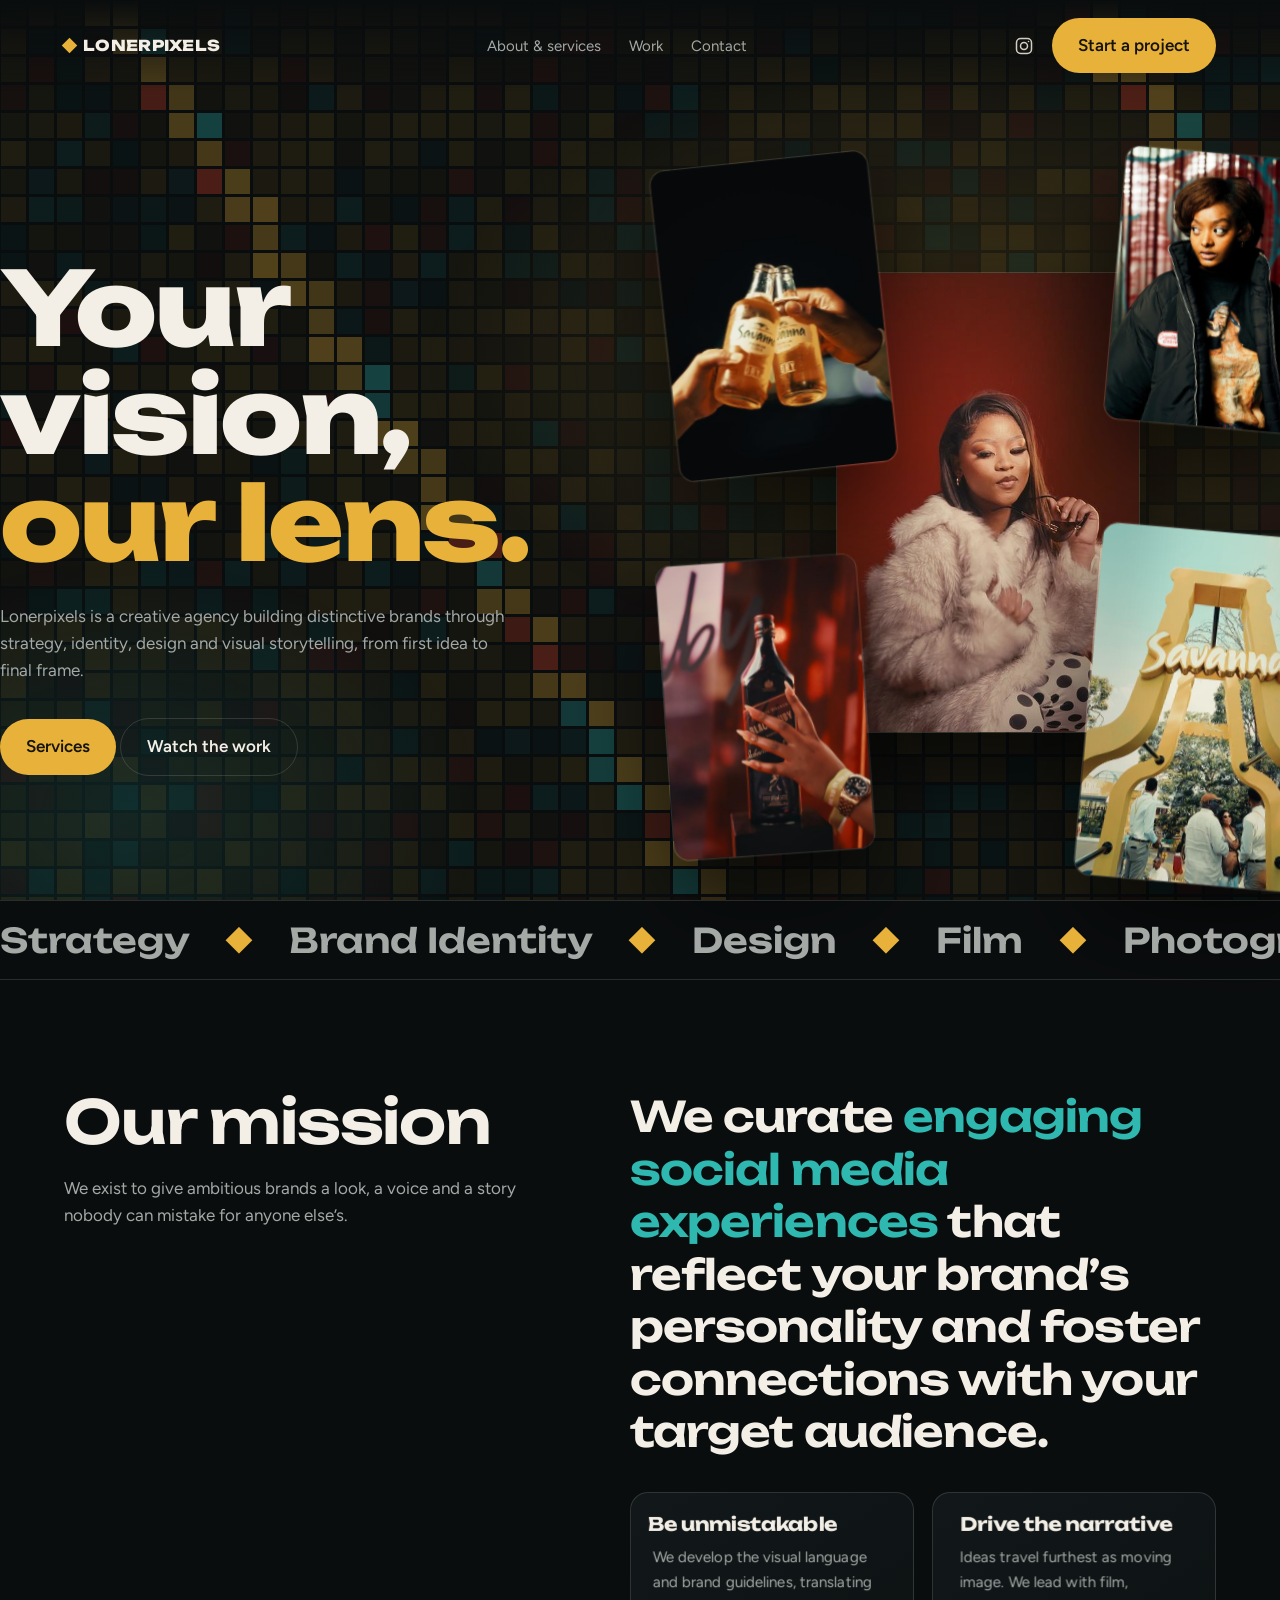
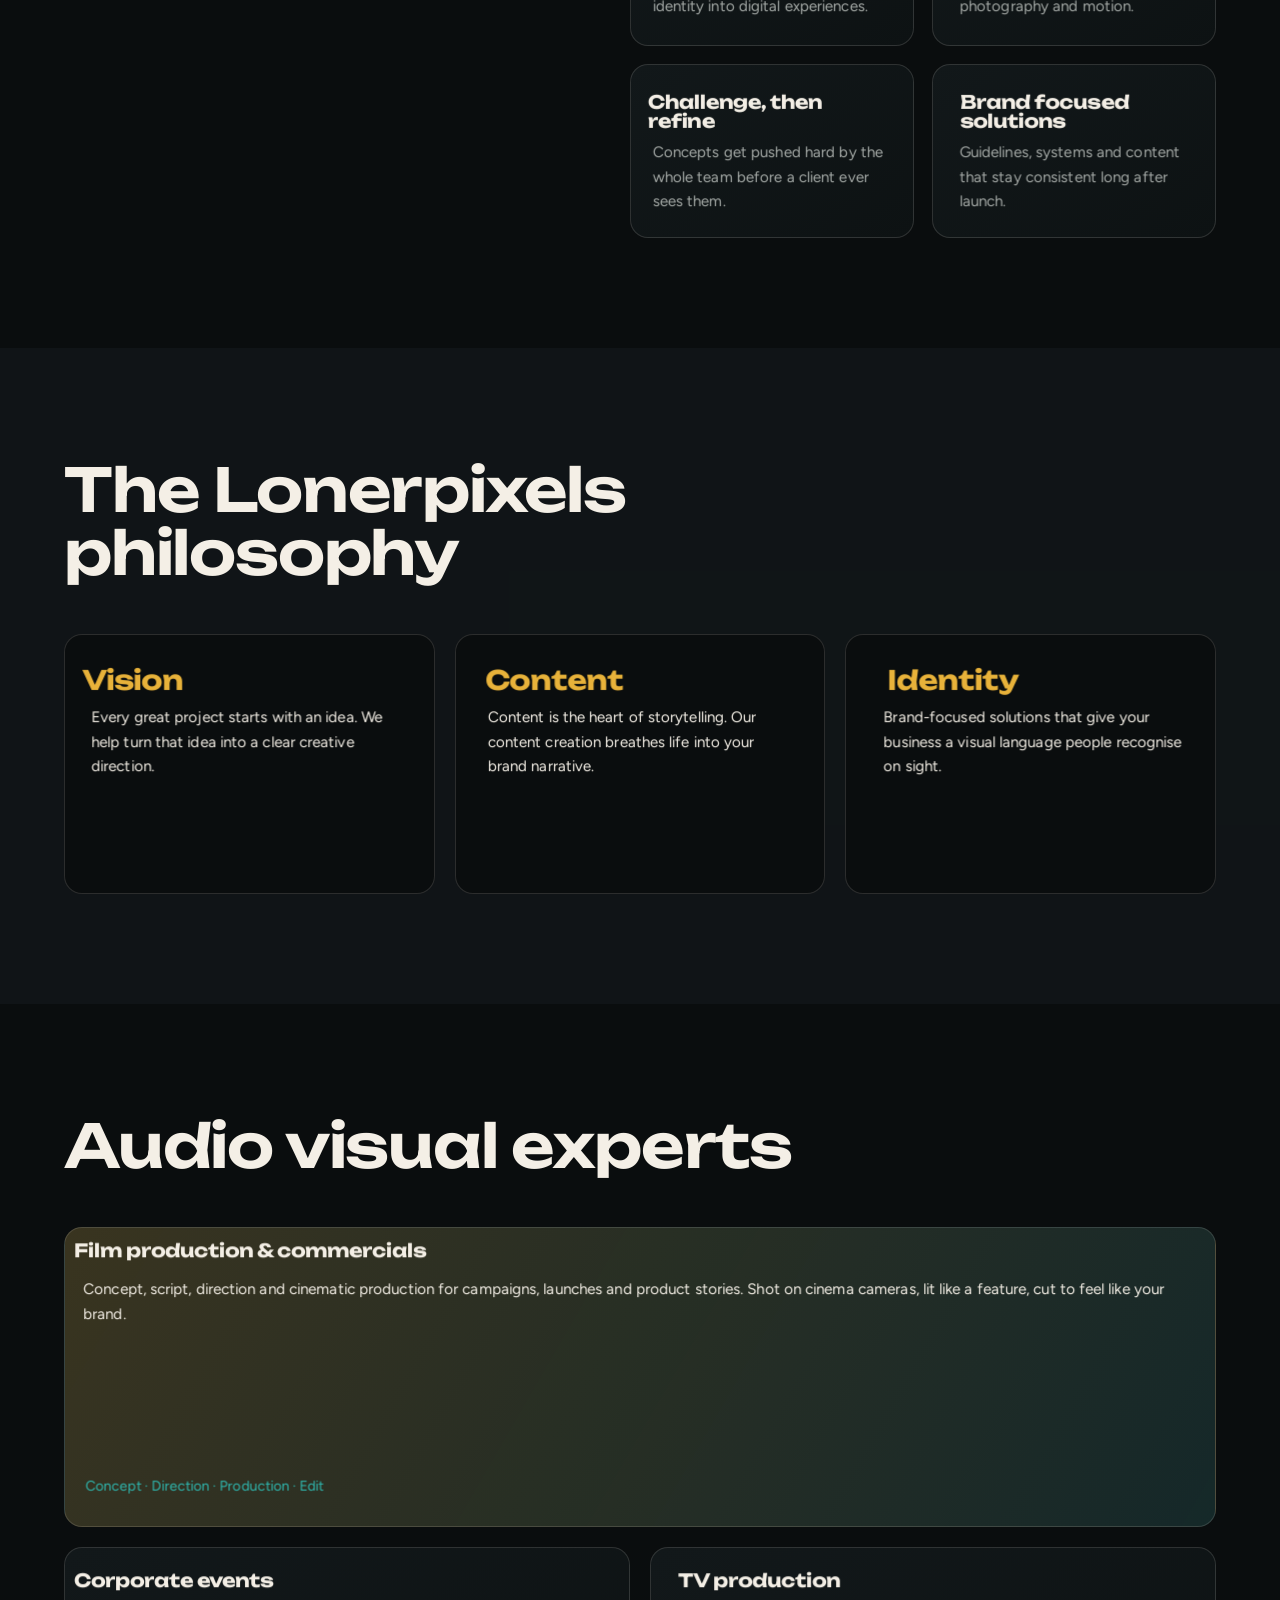
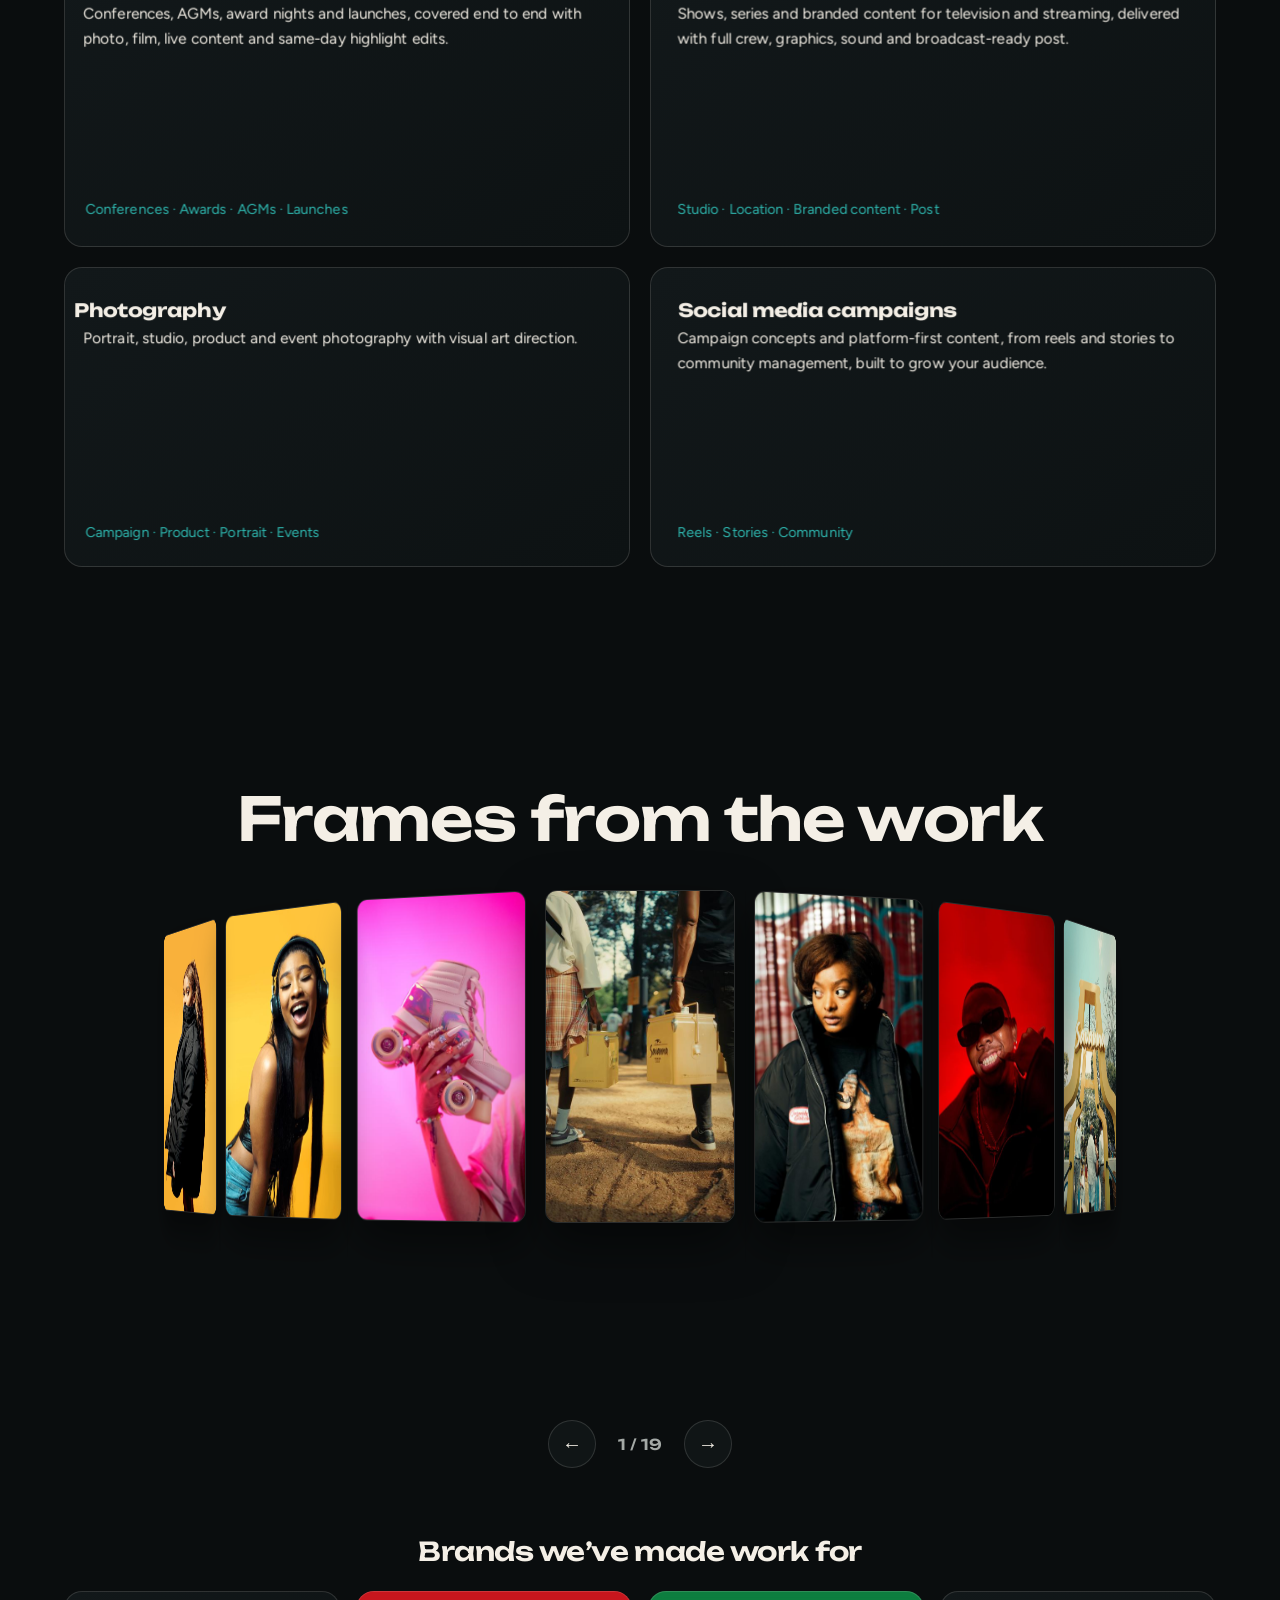
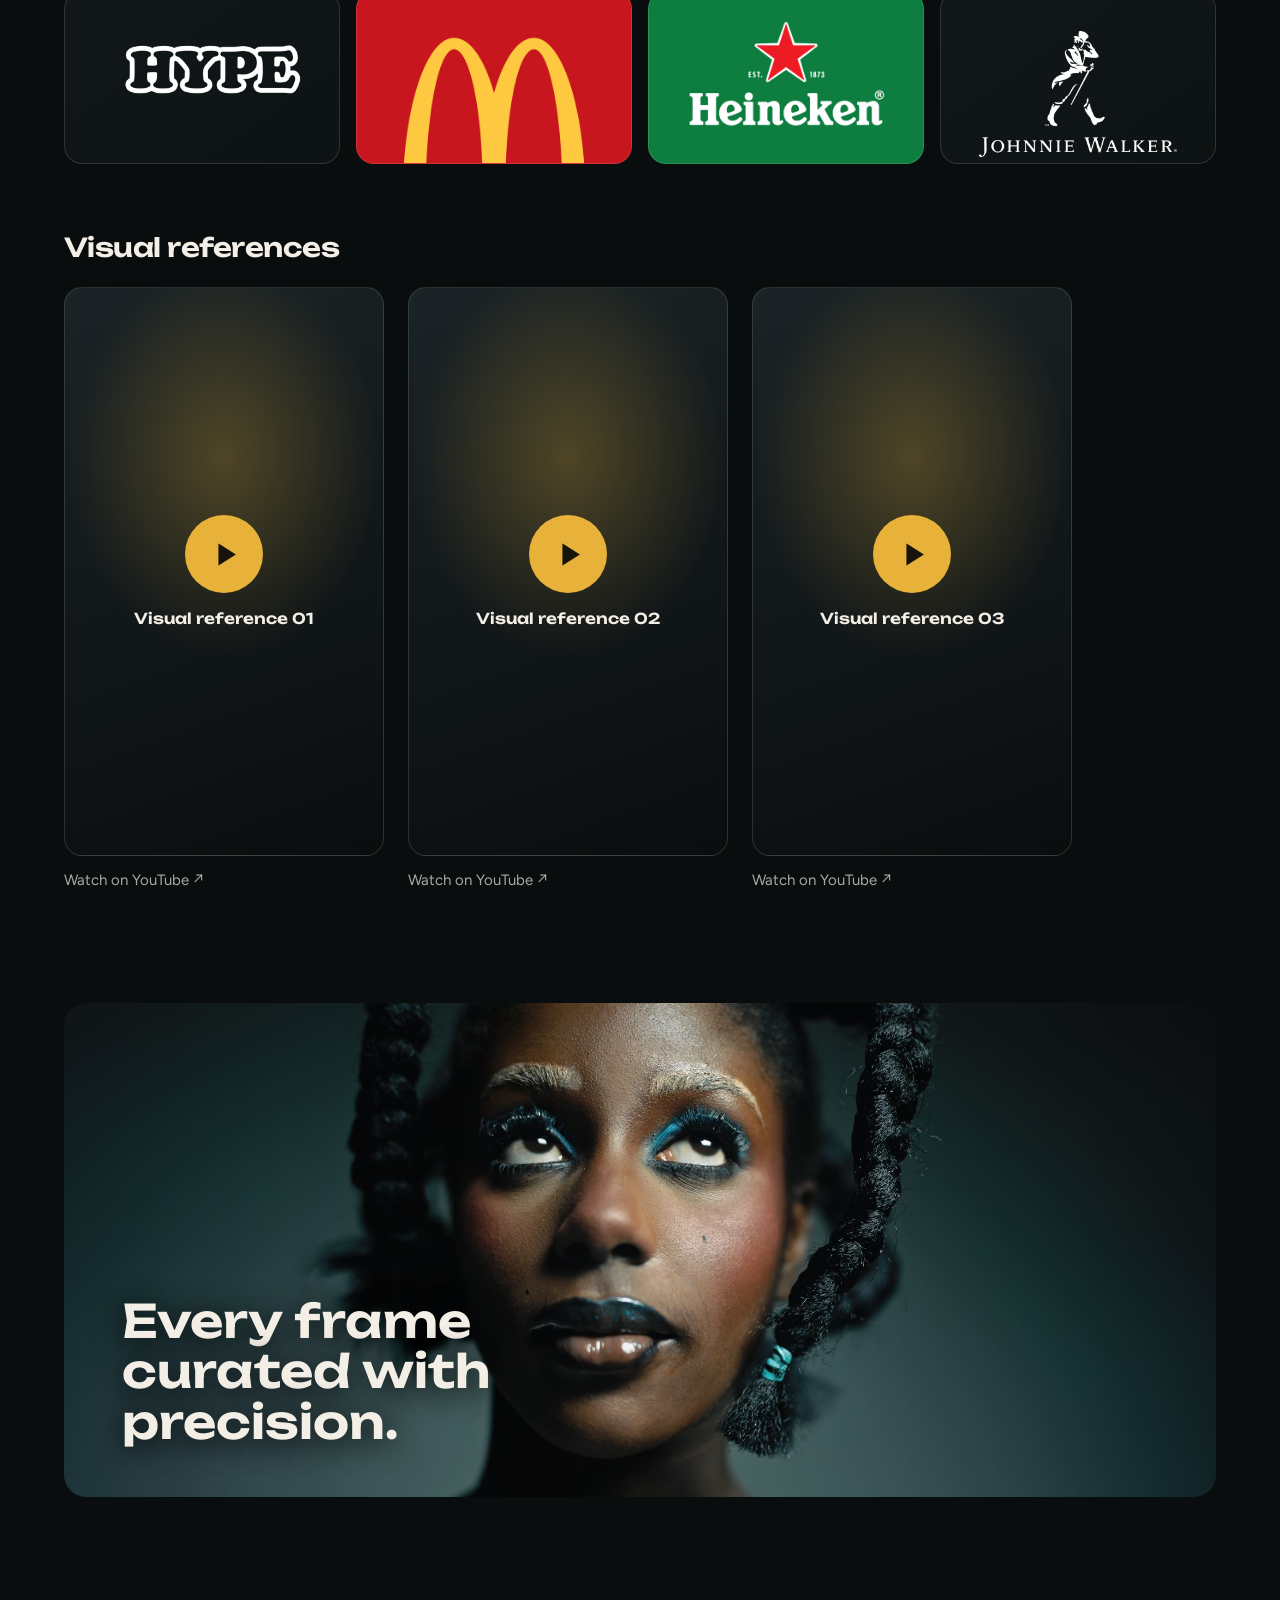
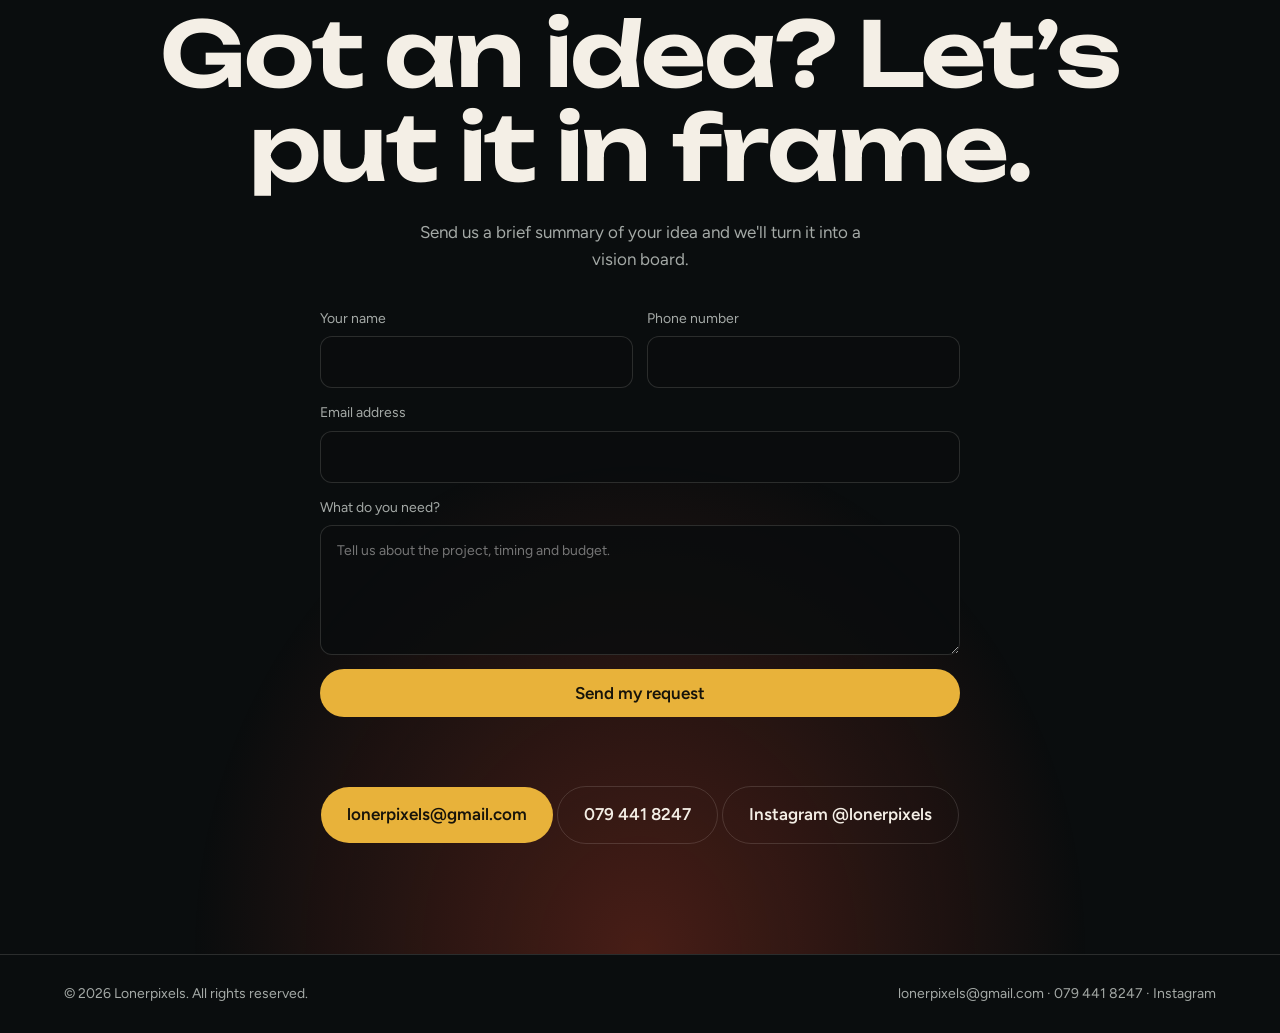
==== commit 21f7de6a: "Update index.html" ====
--- a/index.html
+++ b/index.html
@@ -1,7 +1,6 @@
 <!DOCTYPE html>
 <html lang="en">
 <head>
- <meta name="google-site-verification" content="jb2gIapBLFSwO-1Y1knAEtdIr6gKD1rfV1Vct3KLgb8" />
 <meta charset="utf-8">
 <meta name="viewport" content="width=device-width, initial-scale=1, viewport-fit=cover">
 <meta name="description" content="Lonerpixels is a creative agency building distinctive brands through strategy, identity, design and visual storytelling: film, TV, photography, corporate events and social campaigns.">
